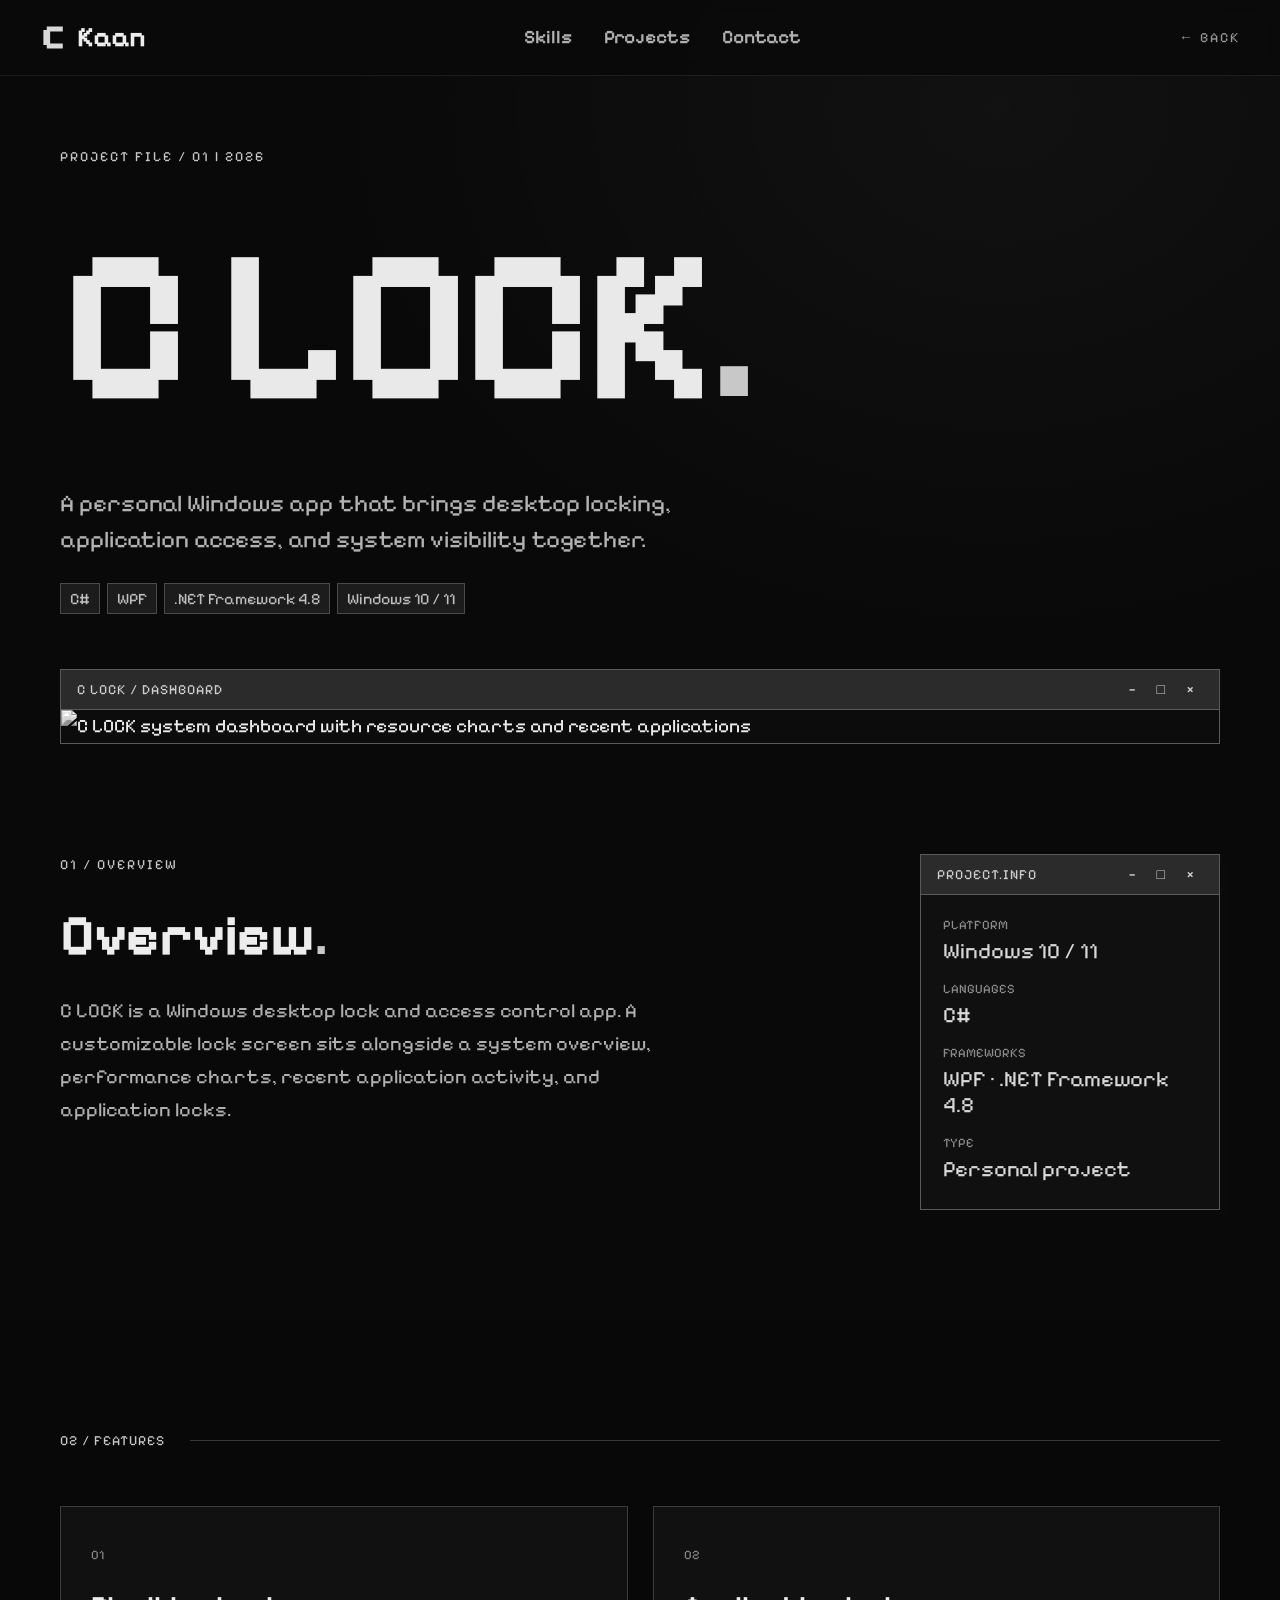
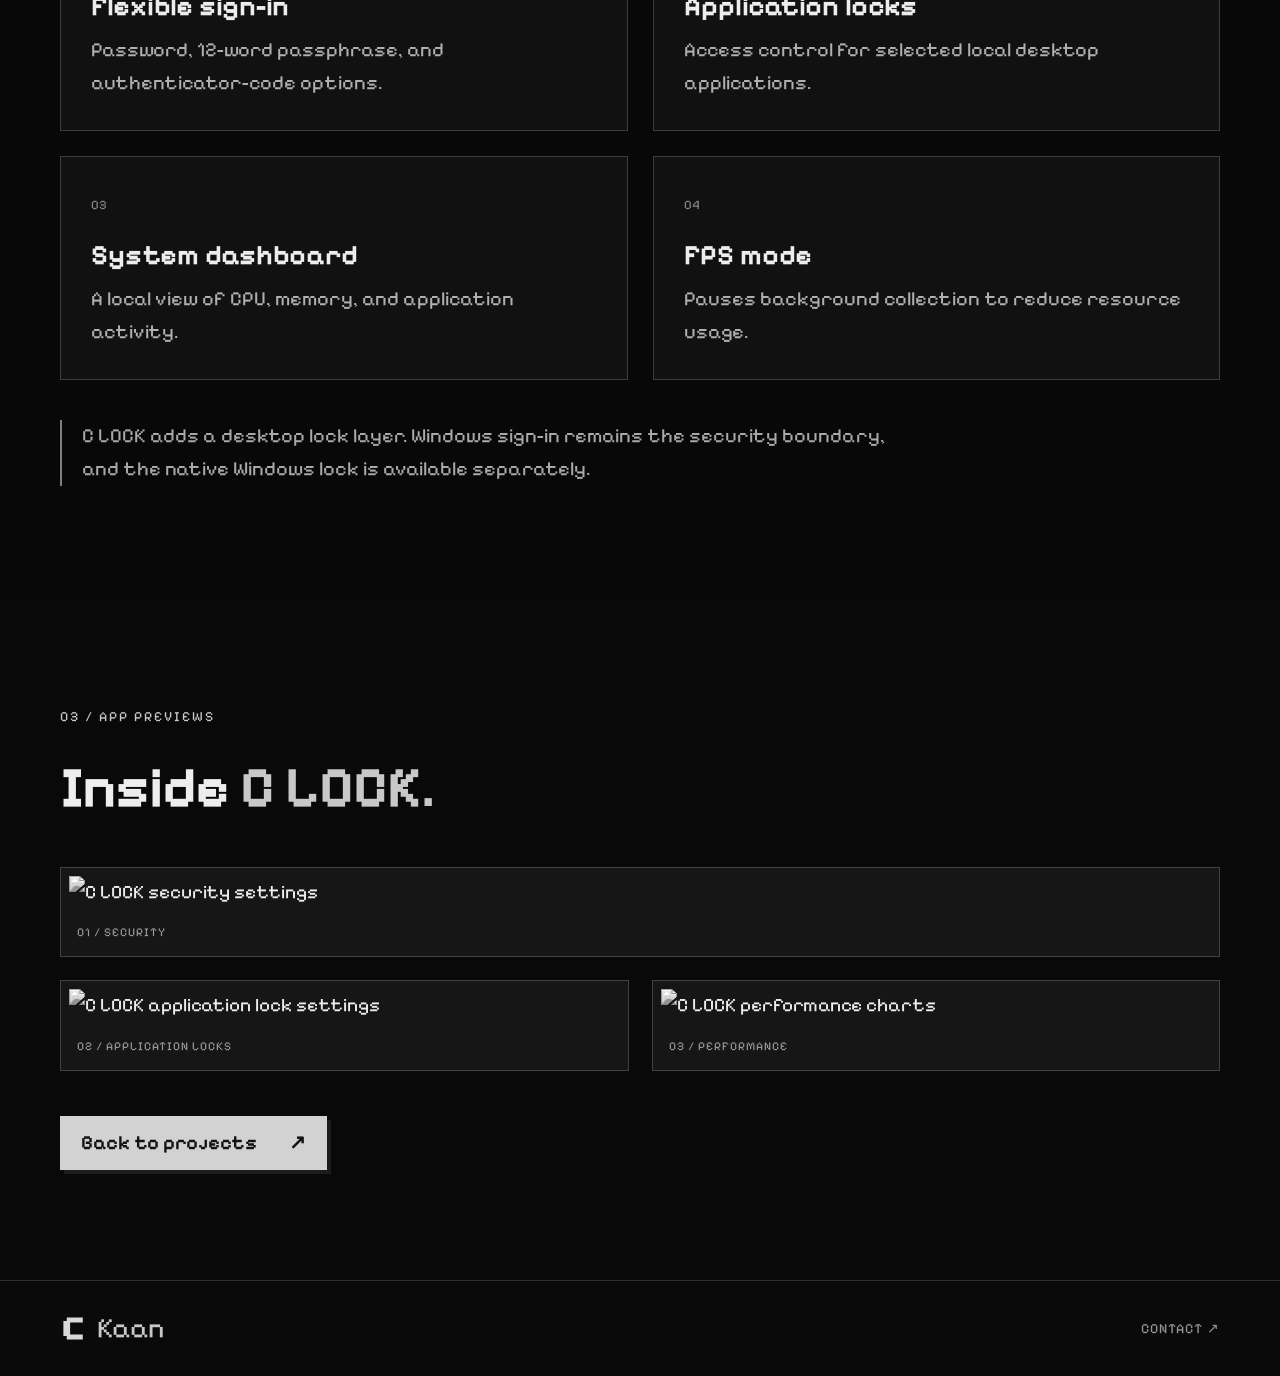
==== c-lock.html @ 6cccb3a7 "Publish portfolio website without code comments" ====
<!doctype html>
<html lang="en"><head><meta charset="utf-8"><meta name="viewport" content="width=device-width,initial-scale=1"><meta name="theme-color" content="#090909"><meta name="description" content="C LOCK by C Kaan | a personal Windows desktop project for locking, application access, and system monitoring."><title>C LOCK | C Kaan</title><link rel="icon" href="assets/favicon.svg" type="image/svg+xml"><link rel="stylesheet" href="styles.css"><link rel="stylesheet" href="scene-v3.css"></head>
<body class="case-page"><a class="skip" href="#main">Skip to content</a><header class="header"><a class="logo" href="index.html#home"><svg class="c-mark" viewBox="0 0 32 32" aria-hidden="true"><path d="M8 3h19v6H12v14h15v6H8v-4H4V7h4z" fill="currentColor"/></svg><span>Kaan</span></a><nav aria-label="Main navigation"><a href="index.html#skills">Skills</a><a href="index.html#projects">Projects</a><a href="index.html#contact">Contact</a></nav><a class="header-note" href="index.html#projects">← BACK</a></header>
<main id="main"><section class="case-hero container"><p class="eyebrow">PROJECT FILE / 01 | 2026</p><h1>C LOCK<span>.</span></h1><p class="case-description">A personal Windows app that brings desktop locking, application access, and system visibility together.</p><div class="tags"><span>C#</span><span>WPF</span><span>.NET Framework 4.8</span><span>Windows 10 / 11</span></div><div class="case-image"><div class="window-bar"><span>C LOCK / DASHBOARD</span><span aria-hidden="true">− □ ×</span></div><img src="assets/C-LOCK-dashboard.png" alt="C LOCK system dashboard with resource charts and recent applications"></div></section>
<section class="section"><div class="container case-layout"><div><p class="eyebrow">01 / OVERVIEW</p><h2>Overview<span>.</span></h2><p class="body-copy">C LOCK is a Windows desktop lock and access control app. A customizable lock screen sits alongside a system overview, performance charts, recent application activity, and application locks.</p></div><aside class="terminal-panel"><div class="window-bar"><span>PROJECT.INFO</span><span aria-hidden="true">− □ ×</span></div><dl><dt>Platform</dt><dd>Windows 10 / 11</dd><dt>Languages</dt><dd>C#</dd><dt>Frameworks</dt><dd>WPF · .NET Framework 4.8</dd><dt>Type</dt><dd>Personal project</dd></dl></aside></div></section>
<section class="section features-section"><div class="container"><div class="section-heading"><p class="eyebrow">02 / FEATURES</p><span class="section-rule"></span></div><div class="features"><article><span>01</span><h3>Flexible sign-in</h3><p>Password, 12-word passphrase, and authenticator-code options.</p></article><article><span>02</span><h3>Application locks</h3><p>Access control for selected local desktop applications.</p></article><article><span>03</span><h3>System dashboard</h3><p>A local view of CPU, memory, and application activity.</p></article><article><span>04</span><h3>FPS mode</h3><p>Pauses background collection to reduce resource usage.</p></article></div><p class="scope-note">C LOCK adds a desktop lock layer. Windows sign-in remains the security boundary, and the native Windows lock is available separately.</p></div></section>
<section class="section gallery"><div class="container"><p class="eyebrow">03 / APP PREVIEWS</p><h2>Inside <span>C LOCK.</span></h2><div class="gallery-grid"><figure><img src="assets/C-LOCK-security.png" alt="C LOCK security settings" loading="lazy"><figcaption>01 / SECURITY</figcaption></figure><figure><img src="assets/C-LOCK-app-locks.png" alt="C LOCK application lock settings" loading="lazy"><figcaption>02 / APPLICATION LOCKS</figcaption></figure><figure><img src="assets/C-LOCK-performance.png" alt="C LOCK performance charts" loading="lazy"><figcaption>03 / PERFORMANCE</figcaption></figure></div><a class="button primary" href="index.html#projects">Back to projects <span aria-hidden="true">↗</span></a></div></section></main>
<footer><div class="container"><a class="logo" href="index.html#home"><svg class="c-mark" viewBox="0 0 32 32" aria-hidden="true"><path d="M8 3h19v6H12v14h15v6H8v-4H4V7h4z" fill="currentColor"/></svg><span>Kaan</span></a><a href="index.html#contact">CONTACT ↗</a></div></footer><script src="main.js" defer></script><script src="page-transitions.js" defer></script></body></html>
---- styles.css ----
:root{--bg:#0f0f0f;--panel:#171717;--panel2:#1d1d1d;--ink:#ededed;--muted:#afafaf;--pink:#b8b8b8;--bright:#d2d2d2;--line:#3b3b3b;--font:Arial,Helvetica,sans-serif}
*{box-sizing:border-box}html{scroll-behavior:smooth;overflow-x:clip;scroll-padding-top:88px}body{margin:0;background:var(--bg);color:var(--ink);font-family:var(--font);font-size:17px;font-weight:500;line-height:1.75;overflow-x:clip}a{color:inherit;text-decoration:none}button{font:inherit}img{display:block;max-width:100%}::selection{background:var(--pink);color:var(--bg)}:focus-visible{outline:2px solid var(--bright);outline-offset:6px}.container{width:min(1160px,calc(100% - 80px));margin:auto}.skip{position:fixed;left:15px;top:-100px;z-index:200;padding:10px;background:var(--pink);color:var(--bg)}.skip:focus{top:10px}.header{position:absolute;z-index:20;inset:0 0 auto;display:flex;align-items:center;gap:30px;padding:21px 40px;border-bottom:1px solid #b5b5b521;background:#0f0f0f80;backdrop-filter:blur(8px)}.logo{font:30px/1 var(--font);letter-spacing:1px;white-space:nowrap}.pixel-flower{display:inline-block;color:var(--pink);font-size:24px;vertical-align:middle}.header nav{display:flex;gap:32px;margin:auto}.header nav a{font:22px/1.2 var(--font);color:var(--muted);position:relative;padding:5px 0}.header nav a:hover,.header nav a.active{color:var(--bright)}.header nav a.active:before{content:'>';position:absolute;left:-14px;color:var(--pink)}.header-note{font:13px var(--font);letter-spacing:1px;color:#989898}.hero{position:relative;height:100svh;min-height:720px;max-height:1200px;overflow:hidden;background:#0f0f0f}.hero canvas{position:absolute;inset:0;width:100%;height:100%;image-rendering:pixelated;image-rendering:crisp-edges}.hero-gradient{position:absolute;inset:0;background:linear-gradient(90deg,#0f0f0ff0 0%,#0f0f0fc9 28%,#0f0f0f50 51%,transparent 71%);pointer-events:none}.scanlines{position:absolute;inset:0;pointer-events:none;background:repeating-linear-gradient(0deg,#00000015 0 1px,transparent 1px 4px);z-index:3}.hero-content{position:relative;z-index:5;height:100%;display:flex;flex-direction:column;align-items:flex-start;justify-content:center;padding-top:45px;padding-bottom:65px;pointer-events:none}.hero-content a{pointer-events:auto}.eyebrow{font:12px var(--font);letter-spacing:2px;text-transform:uppercase;color:var(--pink);margin:0 0 28px}.online-dot{display:inline-block;width:6px;height:6px;background:var(--pink);margin-right:10px;box-shadow:0 0 10px #c2c2c260}.hero h1{font:700 clamp(90px,11vw,160px)/1.1 var(--font);letter-spacing:-3px;margin:0 0 38px;color:#f2f2f2}.hero h1>span{color:var(--pink)}.hero-description{font:25px/1.25 var(--font);letter-spacing:.4px;margin:0 0 36px;color:#d9d9d9}.hero-description>span{color:#989898}.hero-actions{display:flex;align-items:center;gap:30px}.button{display:inline-flex;align-items:center;justify-content:space-between;gap:32px;min-height:48px;padding:12px 20px;font:22px/1 var(--font);border:1px solid var(--pink);box-shadow:4px 4px 0 #55555544;transition:transform .15s,box-shadow .15s}.button:hover{transform:translate(-2px,-2px);box-shadow:6px 6px 0 #55555577}.button:active{transform:translate(2px,2px);box-shadow:none}.primary{background:var(--pink);color:#151515}.secondary{background:transparent;color:var(--bright)}.text-link{font:20px var(--font);color:#cfcfcf;border-bottom:1px solid #797979;padding-bottom:4px}.scene-footer{position:absolute;bottom:26px;left:40px;right:40px;z-index:6;display:flex;align-items:center;gap:22px;font:13px var(--font);letter-spacing:1px;color:#b1b1b1}.pink-square{display:inline-block;width:5px;height:5px;background:var(--pink);margin-right:8px}.scene-toggle{margin-left:auto;background:#111111bd;color:#d2d2d2;font:16px var(--font);border:1px solid #5a5a5a;padding:8px 13px;cursor:pointer}.scene-toggle:hover{border-color:var(--pink);color:#ffffff}.scroll-link{margin-left:18px;color:#c1c1c1;font-size:15px}.section{padding:110px 0}.section-heading{display:flex;align-items:center;gap:25px;margin-bottom:55px}.section-heading .eyebrow{margin:0;white-space:nowrap}.section-rule{height:1px;flex:1;background:var(--line)}.tiny-note{font:13px var(--font);letter-spacing:1.5px;color:#898989;white-space:nowrap}h2{font:700 clamp(38px,4.5vw,64px)/1.15 var(--font);font-weight:700;letter-spacing:-1px;margin:0 0 46px}h2 span{color:var(--pink)}h3{font-weight:700}.skills{background:#131313}.skills-grid{display:grid;grid-template-columns:1fr 1fr;gap:26px}.terminal-panel{border:1px solid #5a5a5a;background:#181818;box-shadow:6px 6px 0 #0a0a0a}.window-bar{display:flex;justify-content:space-between;align-items:center;background:#2b2b2b;border-bottom:1px solid #5a5a5a;padding:9px 16px;font:13px var(--font);letter-spacing:1px;color:#cfcfcf}.window-bar>span:last-child{letter-spacing:9px}.terminal-content{padding:24px 26px}.terminal-command{font:19px var(--font);color:#bcbcbc;margin:0 0 22px}.terminal-command span{color:var(--pink);margin-right:5px}.skill-list{list-style:none;padding:0;margin:0}.skill-list li{display:grid;grid-template-columns:26px 1fr;column-gap:15px;padding:15px 0;border-top:1px dashed #3b3b3b}.skill-list li>span{font:12px var(--font);color:#7c7c7c;padding-top:5px}.skill-list strong{font:700 25px/1.3 var(--font)}.skill-list small{font:13px var(--font);color:var(--muted);margin-top:7px}.interest-list>div{display:flex;gap:20px;padding:14px 0;border-top:1px dashed #3b3b3b}.interest-icon{font:30px var(--font);color:var(--pink);width:35px;flex-shrink:0}.interest-list h3{font:700 25px/1.3 var(--font);margin:0 0 7px}.interest-list p{font-size:15px;color:var(--muted);margin:0;line-height:1.8}.projects{background:#0f0f0f}.project-intro{display:flex;align-items:center;justify-content:space-between;gap:35px;margin-bottom:40px}.project-intro h2{margin:0}.project-intro>p{max-width:330px;margin:0;color:var(--muted);font-size:15px}.project{display:grid;grid-template-columns:1.1fr 1fr;gap:0;border:1px solid #4e4e4e;background:#181818;margin:0 0 28px;box-shadow:7px 7px 0 #070707}.project-visual{position:relative;background:#0c0c0c;overflow:hidden;align-self:stretch;display:flex;align-items:center}.project-visual>a{display:block;width:100%}.project-visual img{width:100%;height:auto;transition:transform .35s}.project-visual:hover img{transform:scale(1.025)}.image-label{position:absolute;bottom:10px;left:10px;font:13px var(--font);background:#121212dc;padding:6px 10px;border:1px solid #595959;color:#cdcdcd}.project-info{padding:38px}.project-category{font:13px var(--font);letter-spacing:1.4px;color:#9b9b9b}.project h3{font:700 52px/1.2 var(--font);margin:22px 0 20px}.project-info>p{font-size:15px;color:var(--muted);line-height:1.8;margin:0 0 23px}.tags{display:flex;gap:7px;flex-wrap:wrap;margin:0 0 30px}.tags span{padding:5px 9px;border:1px solid #4a4a4a;font:13px var(--font);color:#bfbfbf;background:#1c1c1c}.bitwall{grid-template-columns:.8fr 1.2fr}.bitwall-art{min-height:300px;position:relative;overflow:hidden;display:flex;align-items:center;justify-content:center;gap:22px;background:#131313;border-right:1px solid #4e4e4e}.bitwall-grid{position:absolute;inset:0;background-image:linear-gradient(#80808020 1px,transparent 1px),linear-gradient(90deg,#80808020 1px,transparent 1px);background-size:20px 20px;mask-image:radial-gradient(ellipse,black,transparent 72%)}.bw-mark{font:84px var(--font);color:#c1c1c1;z-index:1;text-shadow:4px 4px #3c3c3c}.bracket{font:90px var(--font);color:#545454;z-index:1}.contact{background:#191919;position:relative;overflow:hidden;border-top:1px solid #3a3a3a}.contact .container{position:relative}.contact h2{font-size:clamp(68px,9vw,130px);margin-bottom:25px}.contact p:not(.eyebrow){color:var(--muted);font-size:15px}.contact-flower{position:absolute;right:8%;top:100px;font-size:210px;line-height:1;color:#282828;pointer-events:none;animation:flower-sway 8s ease-in-out infinite alternate}.email{display:inline-flex;align-items:center;gap:25px;margin-top:30px;font:clamp(24px,3.5vw,46px) var(--font);color:var(--pink);border-bottom:1px solid #7c7c7c;padding-bottom:10px;overflow-wrap:anywhere}.email:hover{color:#ececec}footer{border-top:1px solid #2e2e2e;background:#0b0b0b}footer .container{display:flex;align-items:center;justify-content:space-between;min-height:95px;gap:20px;font:13px var(--font);letter-spacing:1px;color:#949494}footer .logo{font:28px var(--font);color:var(--pink)}.blink{animation:blink 1s steps(1) infinite}
.case-page .header{position:relative}.case-hero{padding-top:70px}.case-hero h1{font:clamp(100px,17vw,220px)/.8 var(--font);margin:40px 0;color:#e9e9e9}.case-hero h1>span{color:var(--pink)}.case-description{max-width:720px;color:#b3b3b3;font:26px/1.35 var(--font);margin-bottom:25px}.case-image{margin-top:55px;border:1px solid #5a5a5a;padding:0;background:#0c0c0c}.case-image>img{width:100%}.case-layout{display:grid;grid-template-columns:1fr 300px;gap:90px;align-items:start}.case-layout h2{margin-bottom:25px}.body-copy{font-size:14px;color:var(--muted);max-width:650px;line-height:1.9}.case-layout dl{padding:22px;margin:0}.case-layout dt{font:13px var(--font);color:#8d8d8d;text-transform:uppercase;margin-top:17px}.case-layout dt:first-child{margin-top:0}.case-layout dd{margin:5px 0;font:22px var(--font);color:#d8d8d8}.features-section{background:#141414}.features{display:grid;grid-template-columns:1fr 1fr;gap:25px}.features article{border:1px solid #3c3c3c;padding:30px;background:#1b1b1b}.features article>span{font:13px var(--font);color:#868686}.features h3{font:32px var(--font);margin:18px 0 10px}.features p{color:var(--muted);font-size:15px;margin:0}.scope-note{margin:40px 0 0;padding-left:20px;border-left:2px solid #7f7f7f;color:#a9a9a9;font-size:15px;max-width:850px}.gallery-grid{display:grid;grid-template-columns:1fr 1fr;gap:23px;margin:45px 0}.gallery figure{margin:0;border:1px solid #414141;padding:8px;background:#161616}.gallery figure:first-child{grid-column:1/-1}.gallery img{width:100%}.gallery figcaption{font:13px var(--font);letter-spacing:1px;color:#999999;padding:14px 8px 7px}@keyframes blink{50%{opacity:0}}@keyframes flower-sway{to{transform:rotate(10deg) translateY(-10px)}}
@media(min-width:1500px){.hero-content{width:calc(100% - 160px);max-width:1400px}}@media(max-width:980px){.header{padding:20px 30px}.header-note{display:none}.header nav{margin-left:auto;margin-right:0;gap:24px}.container{width:calc(100% - 60px)}.hero h1{font-size:120px}.hero-actions{gap:20px}.project-info{padding:27px}.case-layout{gap:40px;grid-template-columns:1fr 270px}}
@media(max-width:650px){html{scroll-padding-top:20px}.container{width:calc(100% - 36px)}.header{padding:16px 18px;gap:15px;align-items:center}.logo{font-size:27px}.header nav{gap:18px}.header nav a{font-size:18px}.header nav a.active:before{display:none}.hero{height:850px;min-height:850px;max-height:none}.hero canvas{top:385px;height:465px}.hero-gradient{background:linear-gradient(180deg,#0f0f0f 0%,#0f0f0f 20%,#0f0f0fda 35%,#0f0f0f10 58%,transparent 85%)}.hero-content{height:auto;padding-top:175px;justify-content:flex-start;padding-bottom:0}.hero .eyebrow{font-size:15px;margin-bottom:30px}.hero h1{font-size:clamp(64px,18vw,100px);letter-spacing:-3px;margin-bottom:25px}.hero-description{font-size:24px;line-height:1.2;margin-bottom:29px}.hero-actions{flex-wrap:wrap;gap:20px}.button{font-size:21px;min-height:46px;padding:12px 17px}.text-link{font-size:19px}.scene-footer{left:18px;right:18px;bottom:22px;flex-wrap:wrap;gap:14px}.scene-caption{font-size:8px;letter-spacing:.5px}.scene-toggle{font-size:14px;padding:7px 9px}.scroll-link{display:none}.section{padding:75px 0}.section-heading{gap:15px;margin-bottom:40px}.section-heading .eyebrow{font-size:15px;letter-spacing:1px}.tiny-note{display:none}h2{font-size:38px;margin-bottom:35px}.skills-grid{grid-template-columns:1fr;gap:25px}.terminal-content{padding:20px}.project-intro{display:block}.project-intro>p{margin-top:22px}.project,.bitwall{grid-template-columns:1fr}.project-info{padding:25px}.project-visual{min-height:200px}.project h3{font-size:48px}.bitwall-art{min-height:220px;border-right:0;border-bottom:1px solid #4e4e4e}.contact h2{font-size:56px}.contact-flower{right:0;top:100px;font-size:130px}.email{font-size:clamp(24px,6.5vw,35px);gap:10px}footer .container{min-height:90px;flex-wrap:wrap;justify-content:center;padding:23px 0;gap:15px 25px}footer .logo{font-size:25px}.case-hero{padding-top:50px}.case-hero h1{font-size:80px;margin:30px 0}.case-description{font-size:25px}.case-layout{grid-template-columns:1fr;gap:35px}.features{grid-template-columns:1fr;gap:18px}.features article{padding:25px}.gallery-grid{grid-template-columns:1fr;gap:20px}.gallery figure:first-child{grid-column:auto}}
@media(max-width:370px){.header nav{gap:12px}.header nav a{font-size:17px}.hero-actions{gap:16px}.hero h1{font-size:64px}.hero .text-link{font-size:18px}}
@media(prefers-reduced-motion:reduce){html{scroll-behavior:auto}*,*:before,*:after{animation:none!important;transition:none!important}}


.logo,.header nav a,.button,.text-link,.scene-toggle,.email,.case-hero h1,.features h3{font-weight:700}.skill-list li{align-items:center;padding:19px 0}.skill-list li>span{padding-top:0}.interest-list>div{align-items:center;padding:22px 0}.interest-list h3{margin:0}.section-heading .eyebrow{letter-spacing:1px}.hero-actions{gap:24px}.hero h1{white-space:nowrap}.scene-footer .scene-toggle{margin-left:0}.scene-footer .scroll-link{margin-left:auto}
@media(max-width:650px){.header nav{gap:14px}.header nav a{font-size:17px}.header .pixel-flower{display:none}.header .logo{font-size:24px}.hero-actions{gap:18px}.hero .button{font-size:20px}.hero .text-link{font-size:18px}.hero-gradient{background:linear-gradient(180deg,#0f0f0f 0%,#0f0f0f 22%,#0f0f0fba 34%,#0f0f0f10 54%,transparent 85%)}}

body{font-size:16px;font-weight:400;-webkit-font-smoothing:antialiased}
.hero h1{font-weight:700;letter-spacing:-.04em;line-height:1.05}
.logo{font-size:26px;letter-spacing:0}
.header nav a{font-size:17px;font-weight:600}
.button,.text-link{font-size:17px;font-weight:600;line-height:1.4}
.eyebrow,.window-bar,.project-category,.header-note,.image-label,.gallery figcaption{font-size:12px;line-height:1.5}
.scene-toggle,.scroll-link{font-size:13px;line-height:1.4;font-weight:500}
.skill-list strong,.interest-list h3{font-size:22px;line-height:1.4;font-weight:600}
.project-info>p,.body-copy,.features p,.scope-note{font-size:16px;line-height:1.8}
.case-description{font-size:24px;line-height:1.5}
.case-hero h1{line-height:1.1;letter-spacing:-.04em}
.features h3{font-size:28px;line-height:1.25}
.email{font-size:clamp(24px,3vw,40px);line-height:1.3;font-weight:600}
@media(max-width:650px){
  .header nav{gap:14px}.header nav a{font-size:14px}.header .logo{font-size:22px}
  .hero h1{font-size:clamp(64px,18vw,100px)}
  .hero .button{font-size:16px}.hero .text-link{font-size:16px}
  .hero-actions{gap:20px}.section-heading .eyebrow{font-size:11px}
  h2{font-size:36px;line-height:1.2}.skill-list strong,.interest-list h3{font-size:20px}
  .case-hero h1{font-size:72px}.case-description{font-size:21px}
  .email{font-size:clamp(19px,5.5vw,25px);gap:10px}
}
@media(max-width:370px){.header nav{gap:10px}.header nav a{font-size:13px}.hero h1{font-size:60px}}

.project-group-title{font-size:28px;font-weight:600;line-height:1.3;margin:68px 0 28px;letter-spacing:-.02em}.team-mark{position:relative;z-index:1;font-size:clamp(38px,5vw,64px);font-weight:700;letter-spacing:-.04em;color:var(--ink)}.team-mark>span{color:var(--pink)}

.coder-name{position:absolute;z-index:6;transform:translate(-50%,-50%);padding:5px 10px;border-top:1px solid var(--pink);background:#151515e8;color:#e8e8e8;font:700 13px/1.2 Arial,Helvetica,sans-serif;letter-spacing:1px;pointer-events:none;white-space:nowrap}


.hero canvas{image-rendering:auto}.scene-footer .scroll-link{margin-left:0}.coder-name{border:1px solid #6b6b6b;border-top:2px solid #d0d0d0;box-shadow:0 4px 18px #0b0b0b80;padding:7px 12px;font-size:12px;letter-spacing:1.4px}
.visitor-terminal{position:fixed;z-index:90;right:24px;top:88px;width:min(480px,calc(100vw - 48px));max-height:calc(100svh - 112px);overflow:auto;background:#131313f5;border:1px solid #707070;box-shadow:0 18px 64px #00000099,5px 5px 0 #272727;backdrop-filter:blur(16px);color:#dcdcdc;font:14px/1.65 Consolas,'Courier New',monospace;animation:terminal-enter .6s cubic-bezier(.2,.8,.2,1) both}
.visitor-terminal[hidden]{display:none}.visitor-titlebar{display:flex;align-items:center;justify-content:space-between;padding:9px 12px 9px 16px;background:#262626;border-bottom:1px solid #4e4e4e;color:#dbdbdb;font:600 12px/1.5 Arial,Helvetica,sans-serif;letter-spacing:.4px}.visitor-titlebar span span{color:#bbbbbb;margin-right:9px}.visitor-titlebar button{display:grid;place-items:center;border:0;background:transparent;color:#cccccc;font:24px/1 Arial;min-width:32px;min-height:32px;cursor:pointer}.visitor-titlebar button:hover{background:#393939;color:white}.visitor-output{padding:18px 20px 0;overflow-wrap:anywhere}.visitor-output p{margin:0 0 12px}.visitor-output p:first-child{color:#c7c7c7}.visitor-output p:nth-child(2){color:#d3d3d3;font-weight:700;font-size:17px}.visitor-output a{color:#c7c7c7;text-decoration:underline;text-underline-offset:4px}.visitor-cursor{display:block;margin:0 20px 16px;color:#bababa;animation:blink 1s steps(1) infinite}.visitor-output .country-flag{display:inline-block;margin-inline-start:8px;font-family:'Segoe UI Emoji','Apple Color Emoji',sans-serif}.visitor-output img.country-flag{width:24px;height:16px;object-fit:cover;vertical-align:middle;border-radius:2px}
@keyframes terminal-enter{from{opacity:0;transform:translateY(-140%)}to{opacity:1;transform:translateY(0)}}
@media(max-width:650px){.visitor-terminal{top:76px;right:14px;width:calc(100vw - 28px);max-height:calc(100svh - 96px);font-size:13px}.visitor-output{padding:16px 16px 0}.visitor-cursor{margin-inline:16px}}
---- scene-v3.css ----
@font-face{font-family:'Pixelify Sans';src:url('assets/fonts/pixelify-sans.ttf') format('truetype');font-style:normal;font-weight:400 700;font-display:swap}
@font-face{font-family:'Silkscreen';src:url('assets/fonts/silkscreen-bold.ttf') format('truetype');font-style:normal;font-weight:700;font-display:swap}
:root{--font:'Pixelify Sans',Arial,Helvetica,sans-serif;--bg:#0b0b0b;--panel:#131313;--panel2:#1a1a1a;--muted:#afafaf;--line:#363636}
body{font-size:19px;background:var(--bg)}
.header{background:#0b0b0b80;border-bottom-color:#c1c1c11a}.logo{display:inline-flex;align-items:center;gap:10px;font-size:28px}.c-mark{width:27px;height:27px;flex:none;color:#b8b8b8}.header nav a{font-size:19px}.header-note{font-size:14px;letter-spacing:2px}
.hero{background:#0b0b0b}.hero h1{font-size:clamp(88px,10vw,144px);letter-spacing:-.035em;color:#ececec;text-shadow:3px 4px 0 #34343480}.hero-gradient{background:linear-gradient(90deg,#0b0b0bf2 0%,#0b0b0bb8 29%,#0b0b0b40 51%,transparent 72%)}
.scanlines{opacity:.55}.button,.text-link{font-size:20px}.eyebrow,.project-category,.window-bar,.image-label{font-size:14px}.skill-list strong,.interest-list h3{font-size:25px}.skill-list li{padding:15px 0}.skill-list li>span{font-size:14px}.interest-list>div{padding:24px 0}.project-info>p,.body-copy,.features p,.scope-note{font-size:20px;line-height:1.65}.project h3{font-size:48px}.tags span{font-size:16px}.skills{background:#111111}.terminal-panel{background:#151515}.projects{background:#0b0b0b}.project{background:#131313}.bitwall-art{background:#101010}.contact{background:#141414}.contact .section-heading{margin-bottom:48px}.contact h2{font-size:clamp(66px,9vw,124px)}footer{background:#0a0a0a}footer .container{font-size:14px}.email{font-size:clamp(24px,3.2vw,44px)}
.hero h1{font-family:'Silkscreen','Pixelify Sans',sans-serif;font-size:clamp(78px,9vw,132px)}
.coder-name{font:700 12px/1.1 'Silkscreen',Arial,sans-serif;letter-spacing:.3px;padding:7px 10px;background:#131313e8;border:1px solid #747474;border-top:2px solid #cbcbcb;box-shadow:3px 3px 0 #0a0a0a60;will-change:top,transform;}
.visitor-terminal{position:absolute;z-index:8;right:auto;top:280px;width:330px;min-height:148px;max-height:none;overflow:visible;background:#101010e8;border:1px solid #5f5f5f;border-radius:7px;box-shadow:0 8px 30px #00000055;backdrop-filter:blur(8px);font:19px/1.4 'Pixelify Sans',Arial,sans-serif;color:#e2e2e2;animation:bubble-enter .7s ease both;pointer-events:auto}
.visitor-terminal:after{content:'';position:absolute;bottom:-9px;left:66%;width:15px;height:15px;background:#101010;border-right:1px solid #5f5f5f;border-bottom:1px solid #5f5f5f;transform:rotate(45deg);z-index:-1}.visitor-terminal[hidden]{display:none}
.visitor-titlebar{display:flex;align-items:center;justify-content:flex-start;gap:9px;padding:10px 13px 8px;background:transparent;border-bottom:1px solid #4a4a4a70;color:#a2a2a2;font:11px/1.3 Consolas,'Courier New',monospace;letter-spacing:0}.visitor-titlebar>span:first-child{color:#bdbdbd;margin-right:0}.visitor-titlebar>span:last-child{letter-spacing:0}
.visitor-output{padding:12px 15px 16px;min-height:100px;transition:opacity .65s ease,transform .65s ease;opacity:1;transform:translateY(0);overflow-wrap:anywhere}.visitor-output.fading{opacity:0;transform:translateY(-4px)}.cmd-prompt{font:10px/1.5 Consolas,'Courier New',monospace;color:#858585;margin-bottom:9px}.visitor-output .cmd-message{font:500 19px/1.4 'Pixelify Sans',Arial,sans-serif;margin:0;color:#e2e2e2;min-height:53px}.visitor-output .cmd-message[lang='ar'],.visitor-output .cmd-message[lang='fa'],.visitor-output .cmd-message[lang='he'],.visitor-output .cmd-message[lang='ur'],.visitor-output .cmd-message[lang='ja'],.visitor-output .cmd-message[lang='ko'],.visitor-output .cmd-message[lang='zh']{font-family:Arial,Helvetica,sans-serif;font-size:16px;line-height:1.5}
.visitor-output a{color:#cfcfcf;text-decoration:underline;text-underline-offset:4px}.typing-cursor{display:inline-block;color:#bababa;font-size:15px;animation:blink 1s steps(1) infinite;margin-inline-start:2px}.visitor-output img.country-flag{height:15px;width:23px;object-fit:cover;vertical-align:middle;margin-inline-start:8px;border-radius:2px}
.scientra .bitwall-art{flex-direction:column;gap:25px}.scientra-logo{width:130px;height:130px;object-fit:contain;position:relative;z-index:1}.team-mark{font-size:48px}.scientra-role{grid-template-columns:.8fr 1.2fr}.scientra-role .project-info h3{font-size:35px;line-height:1.15;margin:16px 0 24px}.scientra-role h4{font-size:14px;letter-spacing:1px;text-transform:uppercase;font-weight:500;color:#a1a1a1;border-top:1px solid #393939;padding-top:16px;margin:25px 0 10px}.scientra-role .tags{margin-bottom:24px}.role-art{min-height:360px;position:relative;display:flex;align-items:center;justify-content:center;gap:0;border-right:1px solid #4e4e4e;background:radial-gradient(ellipse at 70% 30%,#252525,#101010 70%)}.server-stack{display:flex;flex-direction:column;gap:7px}.server-stack i{width:40px;height:12px;background:#979797;border-radius:6px}.server-stack i:nth-child(2){background:#727272}.server-stack i:nth-child(3){background:#4d4d4d}.server-wire{position:relative;width:60px;height:1px;background:#636363}.server-wire:before,.server-wire:after{content:'';position:absolute;top:-2px;width:5px;height:5px;border-radius:50%;background:#c9c9c9;box-shadow:0 0 10px #c1c1c1}.server-wire:before{left:10px}.server-wire:after{right:10px}.server-racks{display:flex;flex-direction:column;gap:9px}.server-racks i{width:115px;height:23px;border:1px solid #4f4f4f;border-radius:6px;background:#1b1b1b;position:relative}.server-racks i:before{content:'';position:absolute;left:9px;top:8px;width:6px;height:6px;border-radius:50%;background:#595959;animation:server-led 3s ease infinite}.server-racks i:nth-child(2):before{animation-delay:1s}.server-racks i:after{content:'';position:absolute;left:25px;top:8px;width:79px;height:7px;background:repeating-linear-gradient(90deg,#616161 0 3px,transparent 3px 7px)}.role-art-label{position:absolute;bottom:25px;left:0;right:0;text-align:center;font-size:13px;letter-spacing:2px;color:#888888}
@keyframes bubble-enter{from{opacity:0;transform:translateY(8px)}to{opacity:1;transform:translateY(0)}}@keyframes server-led{50%{background:#a7a7a7;box-shadow:0 0 6px #a7a7a750}}
@media(max-width:980px){.hero h1{font-size:110px}}
@media(max-width:650px){
 .header .logo{font-size:23px;gap:7px}.header .c-mark{width:22px;height:22px}.header nav{gap:12px}.header nav a{font-size:15px}.hero h1{font-size:clamp(62px,17vw,90px);letter-spacing:-.04em}.hero .button,.hero .text-link{font-size:18px}.hero-gradient{background:linear-gradient(180deg,#0b0b0b 0%,#0b0b0b 22%,#0b0b0bb0 34%,#0b0b0b10 54%,transparent 85%)}
 .hero h1{font-size:clamp(48px,13vw,75px)}.visitor-terminal{right:auto;min-height:139px;max-height:none;font-size:18px}.visitor-output{padding:11px 13px 14px;min-height:91px}.visitor-output .cmd-message{font-size:18px;min-height:48px}.visitor-titlebar{font-size:10px;padding:8px 11px}.cmd-prompt{font-size:9px}.coder-name{font-size:11px}.section-heading .eyebrow{font-size:13px}.skill-list strong,.interest-list h3{font-size:23px}.scientra-role{grid-template-columns:1fr}.role-art{min-height:230px;border-right:0;border-bottom:1px solid #4e4e4e}.scientra-role .project-info h3{font-size:31px}.project-info>p,.body-copy,.features p,.scope-note{font-size:18px}.tags span{font-size:15px}.scientra-logo{width:100px;height:100px}.team-mark{font-size:42px}.scientra .bitwall-art{gap:15px;padding:25px}.email{font-size:clamp(21px,5.5vw,28px)}
}
@media(prefers-reduced-motion:reduce){.visitor-terminal{max-width:calc(100% - 32px)}.visitor-output p{font:16px/1.4 Arial,Helvetica,sans-serif!important;margin:0 0 8px!important}.typing-cursor{display:none}}
.visitor-output .cmd-email{display:block;font:18px/1.4 'Pixelify Sans',Arial,sans-serif;margin-top:8px;width:max-content;max-width:100%;overflow-wrap:anywhere}
.my-role{border-top:1px solid #393939;padding-top:18px;margin:22px 0 24px}.my-role h4{font-size:14px;font-weight:500;letter-spacing:1px;text-transform:uppercase;color:#a1a1a1;margin:0 0 8px}.my-role strong{display:block;font-size:23px;font-weight:600;line-height:1.3;color:#d0d0d0}.my-role p{font-size:18px;line-height:1.65;color:var(--muted);margin:12px 0 0}
.contact-socials{display:flex;gap:14px;margin-top:28px}.linkedin-link{display:inline-flex;align-items:center;gap:10px;padding:10px 14px;border:1px solid #5d5d5d;font-size:21px;color:#cdcdcd;background:#0f0f0f}.linkedin-link svg{width:23px;height:23px}.linkedin-link:hover{border-color:#cbcbcb;background:#1b1b1b}.linkedin-link>span:last-child{margin-left:14px}
.skill-list{display:grid;grid-template-columns:1fr 1fr;gap:0 24px}.skill-list li{border:0;padding:14px 0;gap:10px}.skill-list strong{font-size:22px;line-height:1.3}.coder-name{will-change:transform}.visitor-terminal{background:#101010f5;box-shadow:0 6px 20px #0a0a0a33;border-radius:4px}.scanlines{opacity:.22}.button{white-space:nowrap}
@media(max-width:650px){.skill-list{grid-template-columns:1fr}.skill-list strong{font-size:23px}.visitor-terminal{font-size:18px}.hero{height:940px;min-height:940px}.hero canvas{top:450px;height:490px}}
@media(prefers-reduced-transparency:reduce){.visitor-terminal{background:#101010;backdrop-filter:none}}

:root{--bg:#090909;--panel:#121212;--panel2:#1b1b1b;--ink:#ededed;--pink:#c8c8c8;--bright:#f4f4f4;--muted:#b0b0b0;--line:#383838}
body{isolation:isolate;background:#090909;background-image:radial-gradient(ellipse at 78% 12%,#ffffff09,transparent 48%);background-attachment:fixed}
body:before{content:'';position:fixed;inset:0;z-index:-1;pointer-events:none;background:url('assets/natural-sakura.png') 80% center/cover no-repeat;filter:grayscale(1) brightness(.7) blur(2px);opacity:.07}
img{filter:grayscale(1)}.skills,.projects,.contact,.features-section{background:#090909e8}.terminal-panel,.project,.features article{background:#121212ed}.header{background:#090909c7}.hero-gradient{background:linear-gradient(90deg,#090909f5 0%,#090909c7 29%,#09090966 51%,transparent 74%)}.hero h1{color:#ededed;text-shadow:3px 4px 0 #29292980}.c-mark,.email{color:#d8d8d8}.visitor-terminal{background:#0d0d0df5;border-color:#555}.visitor-terminal:after{background:#0d0d0d;border-color:#555}.visitor-titlebar{border-color:#333;color:#b8b8b8}.visitor-titlebar>span:first-child,.typing-cursor,.visitor-output a{color:#ddd}.visitor-output .cmd-message{color:#e5e5e5}.coder-name{background:#111111e8;border-color:#777;border-top-color:#ddd;color:#eee}.primary{background:#d2d2d2;color:#121212;border-color:#d2d2d2}.secondary{border-color:#666;color:#e5e5e5}.linkedin-link{background:#111;color:#ddd;border-color:#555}.linkedin-link:hover{background:#202020;border-color:#aaa}

body>header,body>main,body>footer{animation:page-arrive .6s cubic-bezier(.16,1,.3,1) both;transition:opacity .42s ease,transform .42s ease,filter .42s ease}
html.is-leaving body>header,html.is-leaving body>main,html.is-leaving body>footer{animation:none;opacity:0;transform:translateY(-8px) scale(.992);filter:blur(9px);pointer-events:none}
body:after{content:'';position:fixed;inset:0;z-index:100;pointer-events:none;background:#090909;opacity:0;transition:opacity .42s ease}html.is-leaving body:after{opacity:1}
@keyframes page-arrive{from{opacity:0;transform:translateY(9px);filter:blur(8px)}to{opacity:1;transform:translateY(0);filter:blur(0)}}
@media(max-width:650px){.hero-gradient{background:linear-gradient(180deg,#090909 0%,#090909 22%,#090909b0 34%,#09090910 54%,transparent 85%)}}
@media(prefers-reduced-motion:reduce){body>header,body>main,body>footer{animation:none;transition:none}body:after{transition:none}}
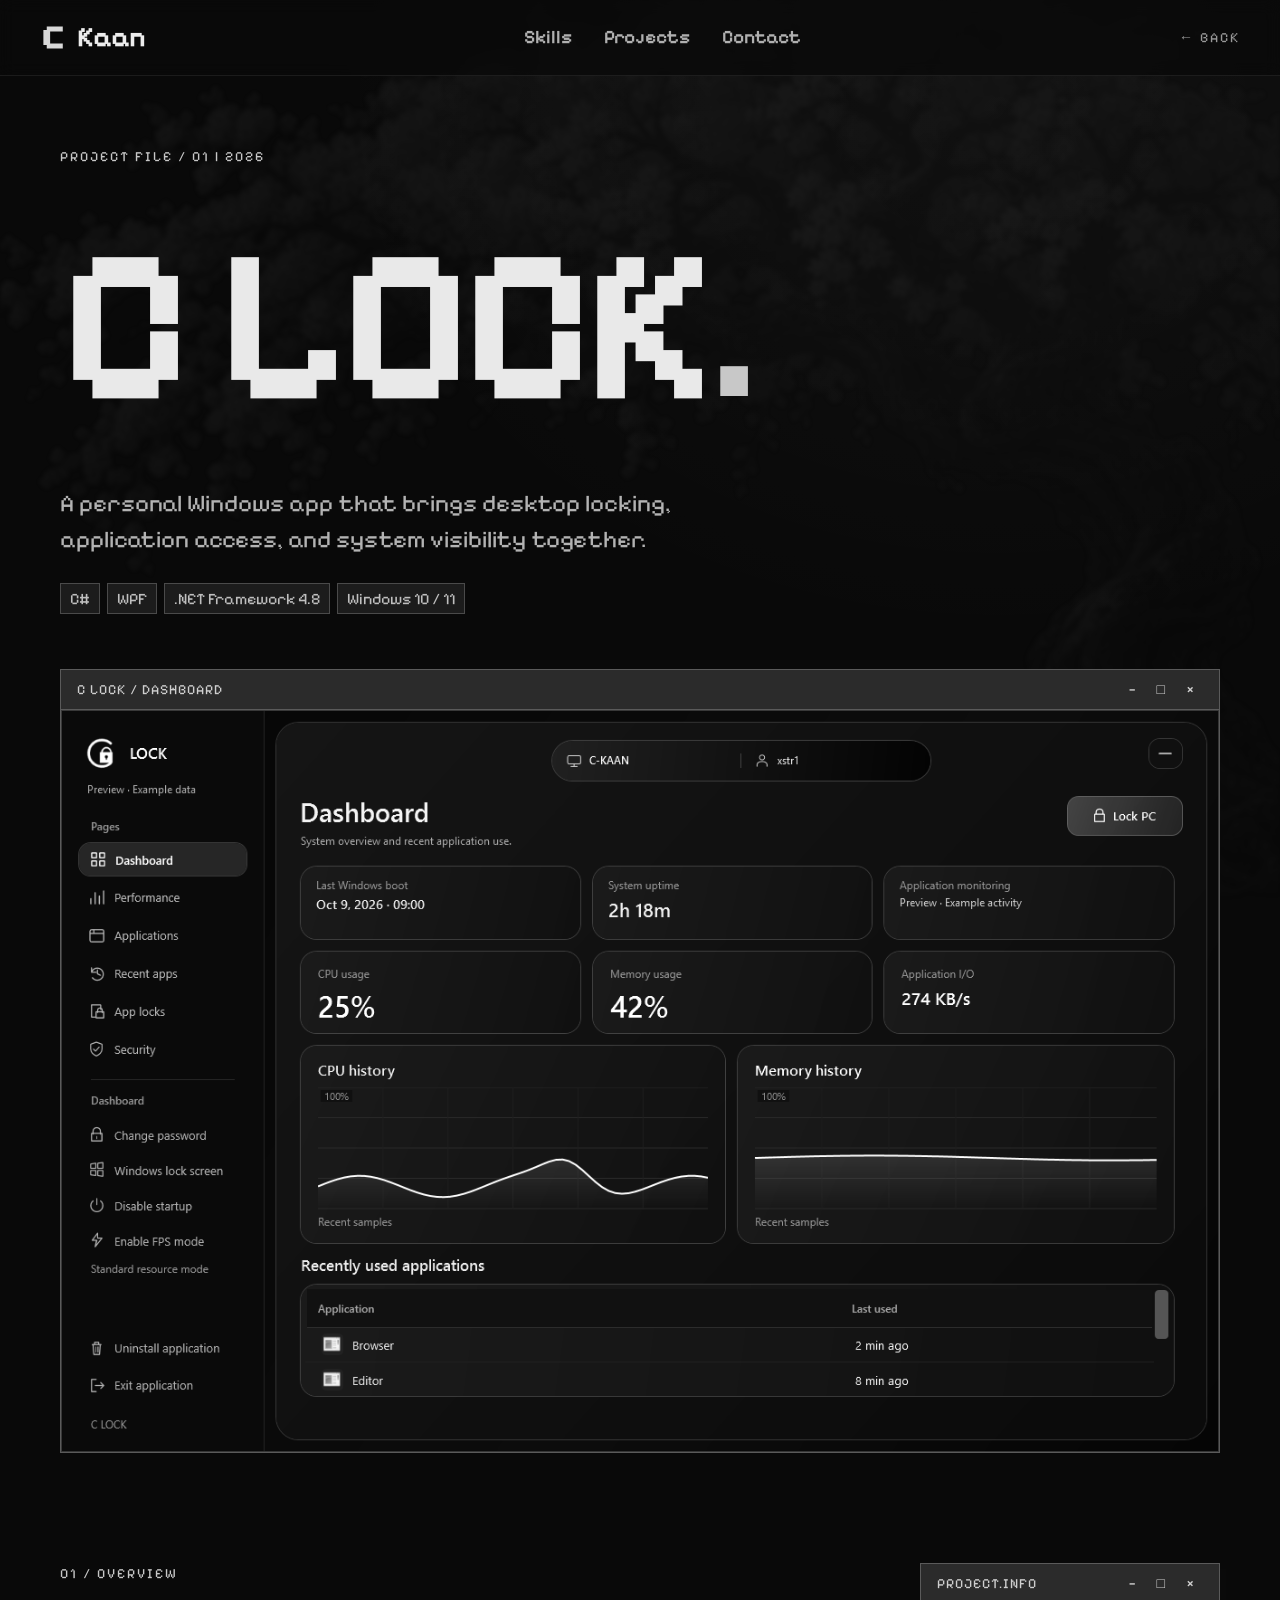
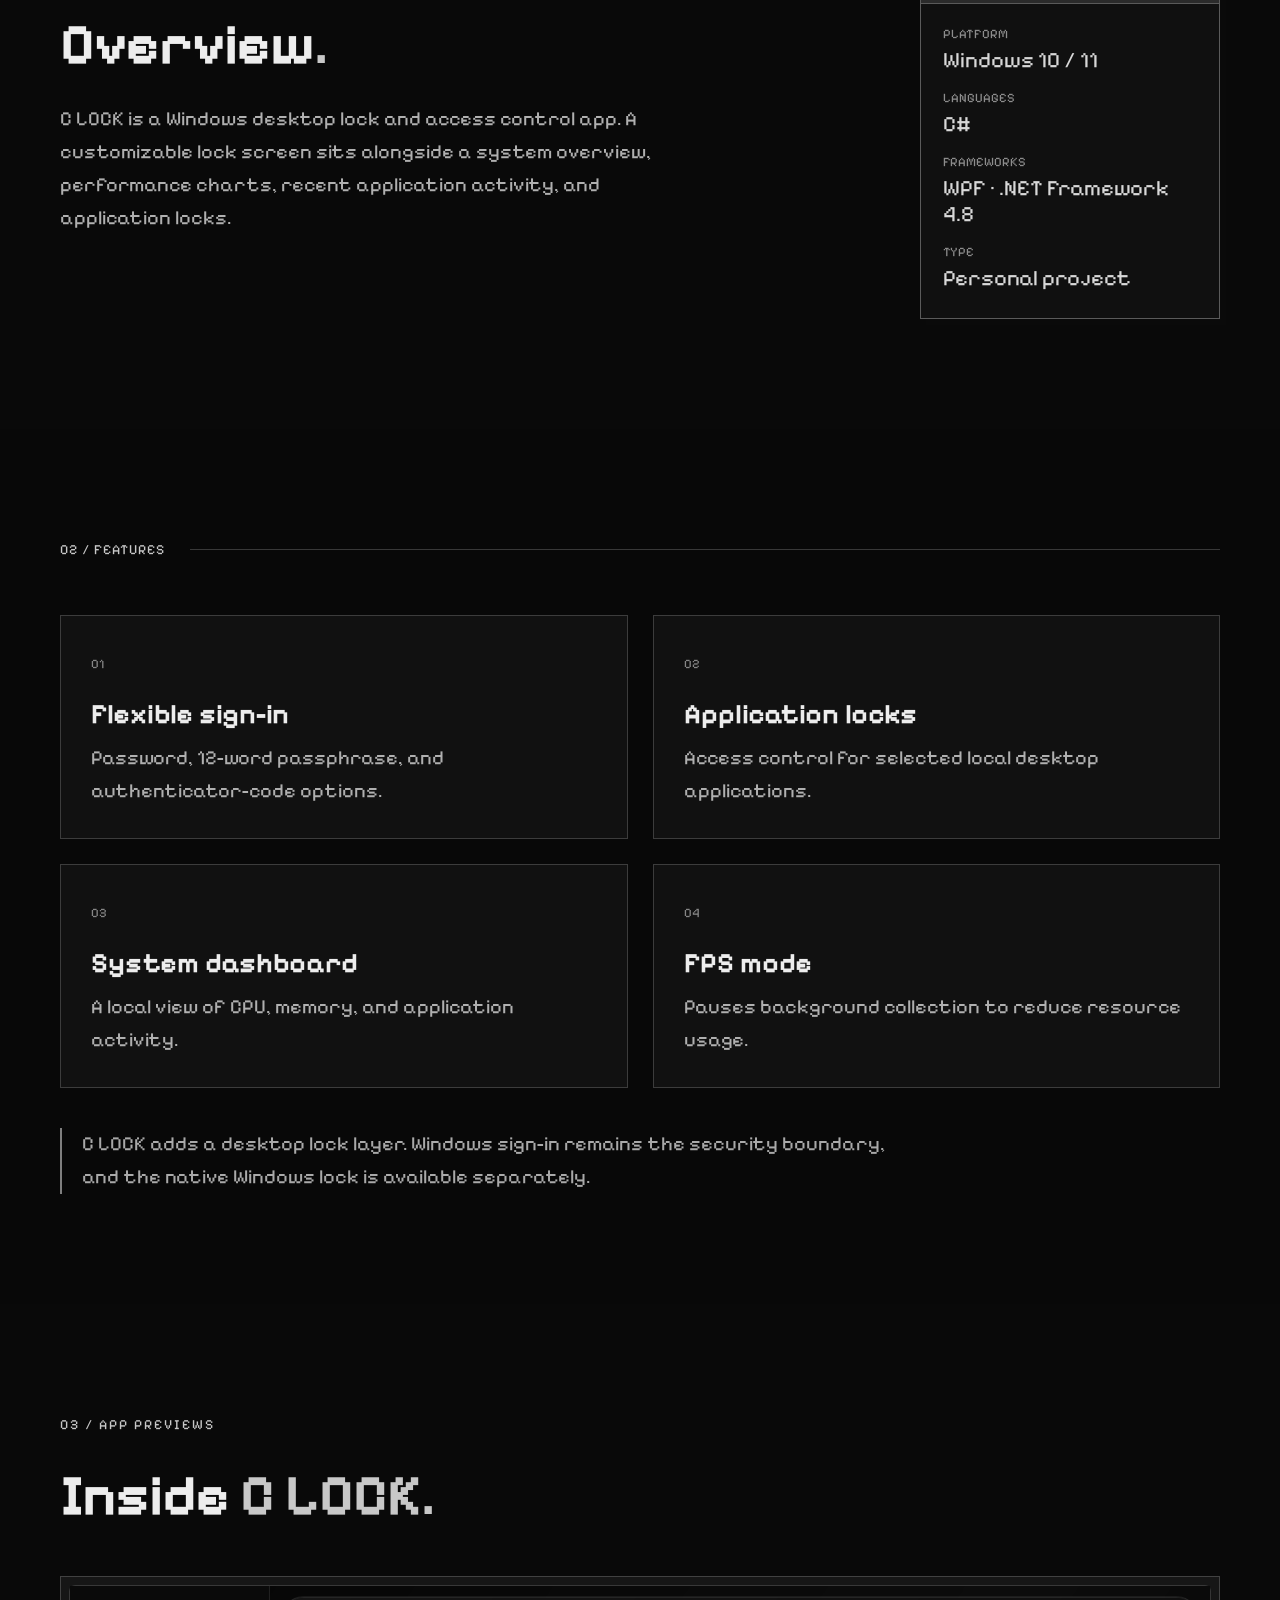
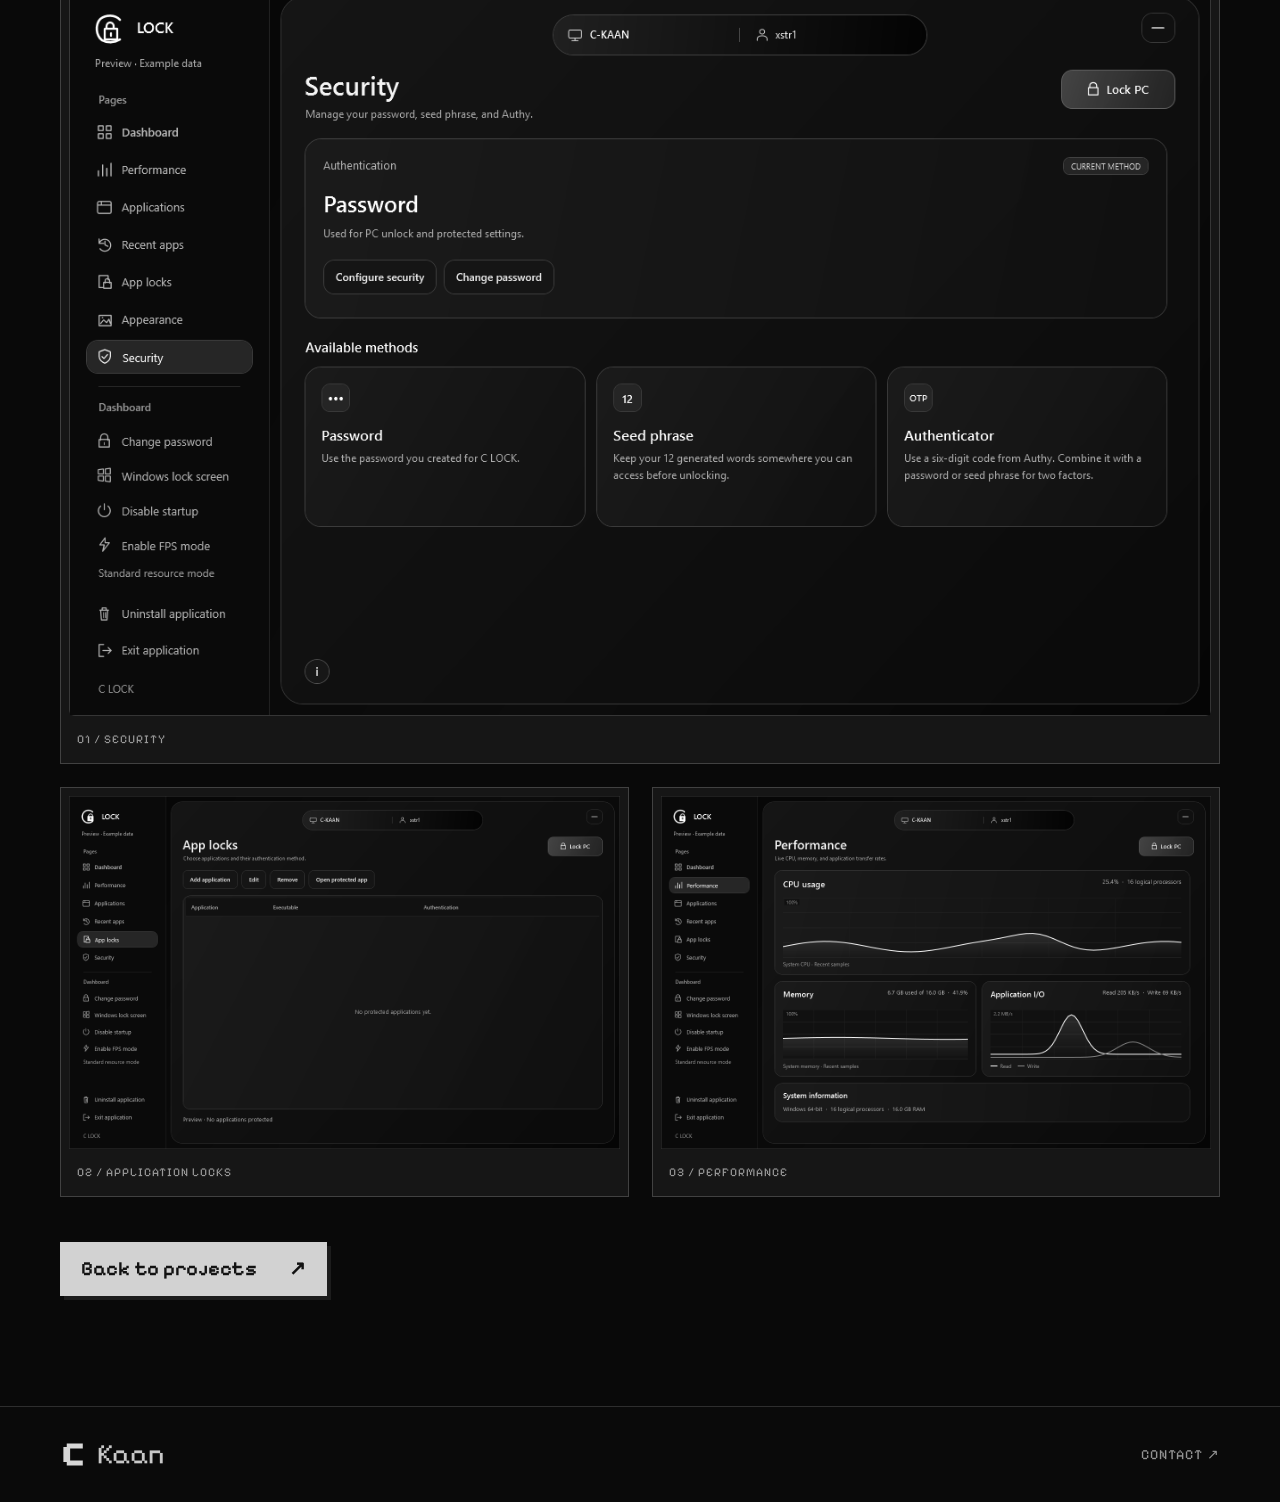
==== commit 37f83467: "Refine portfolio navigation, mobile layout and animation performance" ====
--- a/c-lock.html
+++ b/c-lock.html
@@ -1,5 +1,5 @@
 <!doctype html>
-<html lang="en"><head><meta charset="utf-8"><meta name="viewport" content="width=device-width,initial-scale=1"><meta name="theme-color" content="#090909"><meta name="description" content="C LOCK by C Kaan | a personal Windows desktop project for locking, application access, and system monitoring."><title>C LOCK | C Kaan</title><link rel="icon" href="assets/favicon.svg" type="image/svg+xml"><link rel="stylesheet" href="styles.css"><link rel="stylesheet" href="scene-v3.css"></head>
+<html lang="en"><head><meta charset="utf-8"><meta name="viewport" content="width=device-width,initial-scale=1"><meta name="theme-color" content="#090909"><meta name="description" content="C LOCK by C Kaan | a personal Windows desktop project for locking, application access, and system monitoring."><title>C LOCK | Kaan’s Portfolio</title><link rel="icon" href="assets/favicon.svg?v=transparent-2" type="image/svg+xml"><link rel="stylesheet" href="styles.css"><link rel="stylesheet" href="scene-v3.css"></head>
 <body class="case-page"><a class="skip" href="#main">Skip to content</a><header class="header"><a class="logo" href="index.html#home"><svg class="c-mark" viewBox="0 0 32 32" aria-hidden="true"><path d="M8 3h19v6H12v14h15v6H8v-4H4V7h4z" fill="currentColor"/></svg><span>Kaan</span></a><nav aria-label="Main navigation"><a href="index.html#skills">Skills</a><a href="index.html#projects">Projects</a><a href="index.html#contact">Contact</a></nav><a class="header-note" href="index.html#projects">← BACK</a></header>
 <main id="main"><section class="case-hero container"><p class="eyebrow">PROJECT FILE / 01 | 2026</p><h1>C LOCK<span>.</span></h1><p class="case-description">A personal Windows app that brings desktop locking, application access, and system visibility together.</p><div class="tags"><span>C#</span><span>WPF</span><span>.NET Framework 4.8</span><span>Windows 10 / 11</span></div><div class="case-image"><div class="window-bar"><span>C LOCK / DASHBOARD</span><span aria-hidden="true">− □ ×</span></div><img src="assets/C-LOCK-dashboard.png" alt="C LOCK system dashboard with resource charts and recent applications"></div></section>
 <section class="section"><div class="container case-layout"><div><p class="eyebrow">01 / OVERVIEW</p><h2>Overview<span>.</span></h2><p class="body-copy">C LOCK is a Windows desktop lock and access control app. A customizable lock screen sits alongside a system overview, performance charts, recent application activity, and application locks.</p></div><aside class="terminal-panel"><div class="window-bar"><span>PROJECT.INFO</span><span aria-hidden="true">− □ ×</span></div><dl><dt>Platform</dt><dd>Windows 10 / 11</dd><dt>Languages</dt><dd>C#</dd><dt>Frameworks</dt><dd>WPF · .NET Framework 4.8</dd><dt>Type</dt><dd>Personal project</dd></dl></aside></div></section>
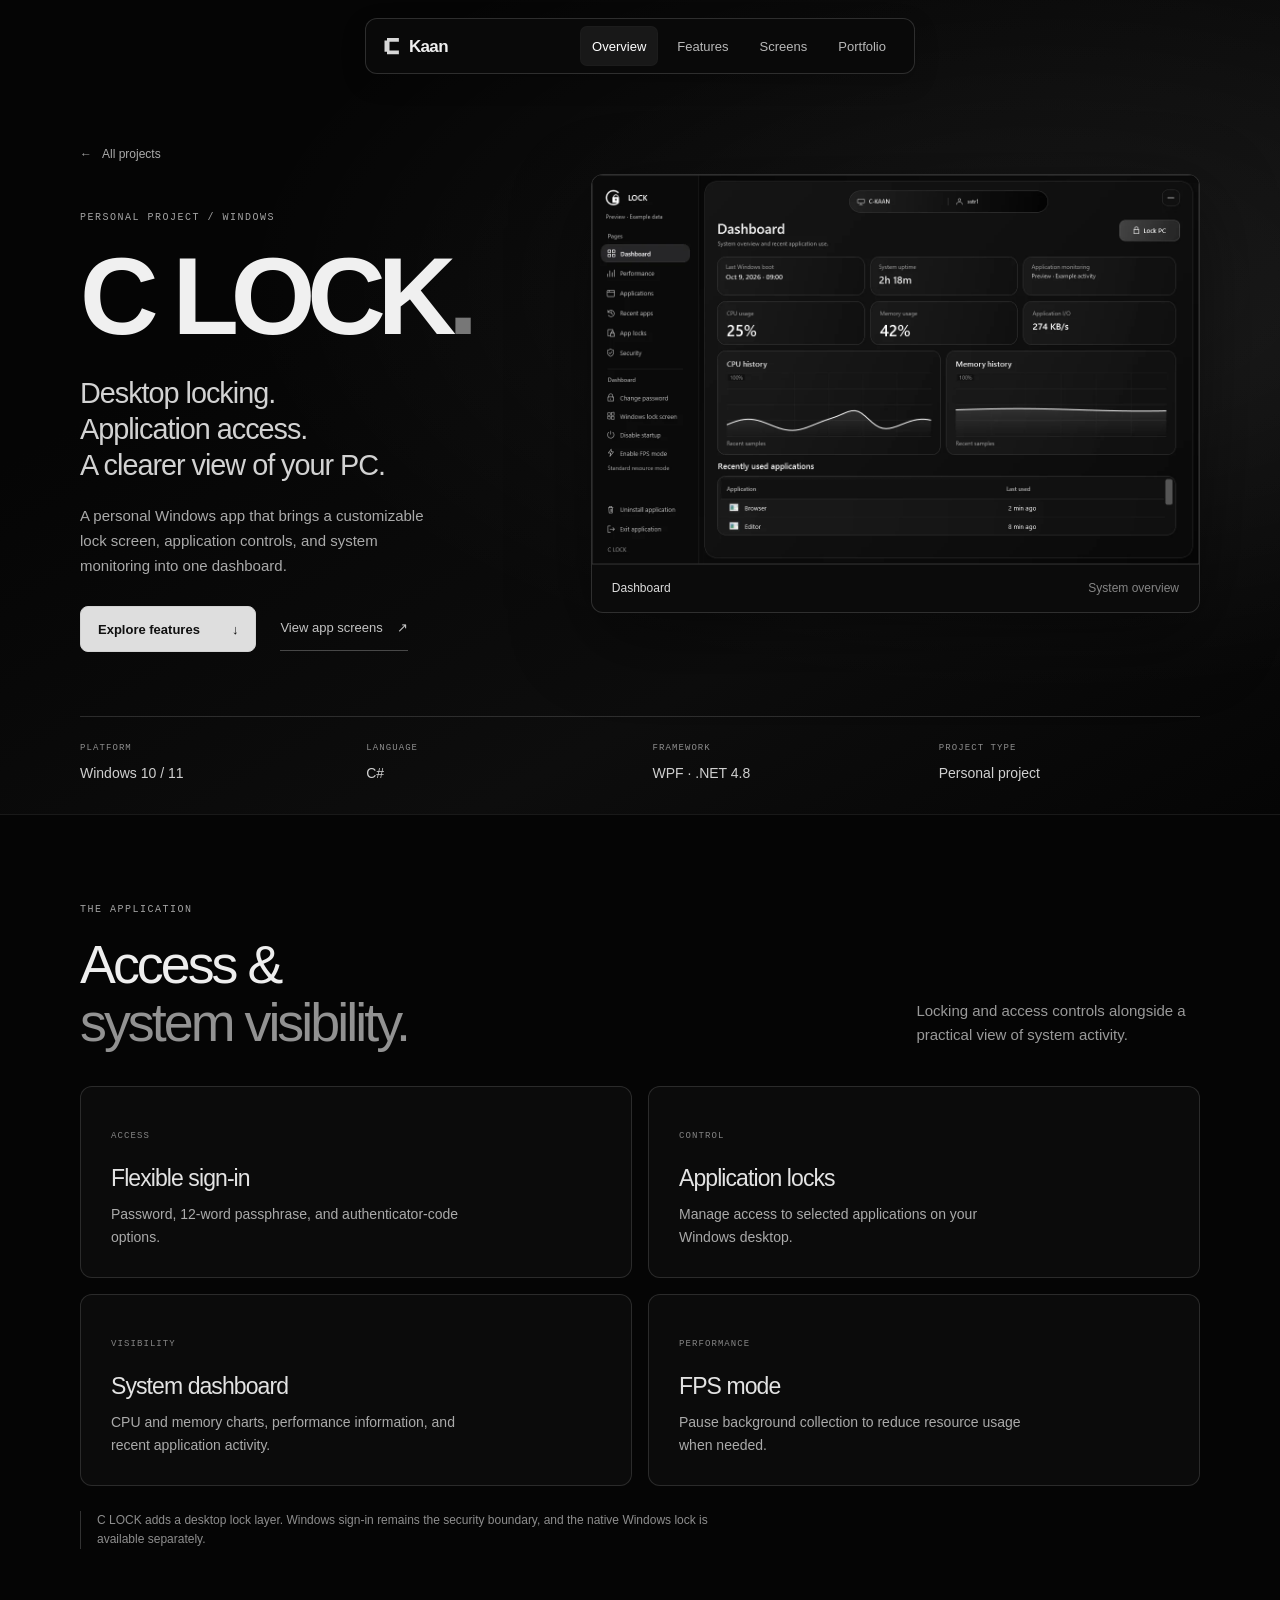
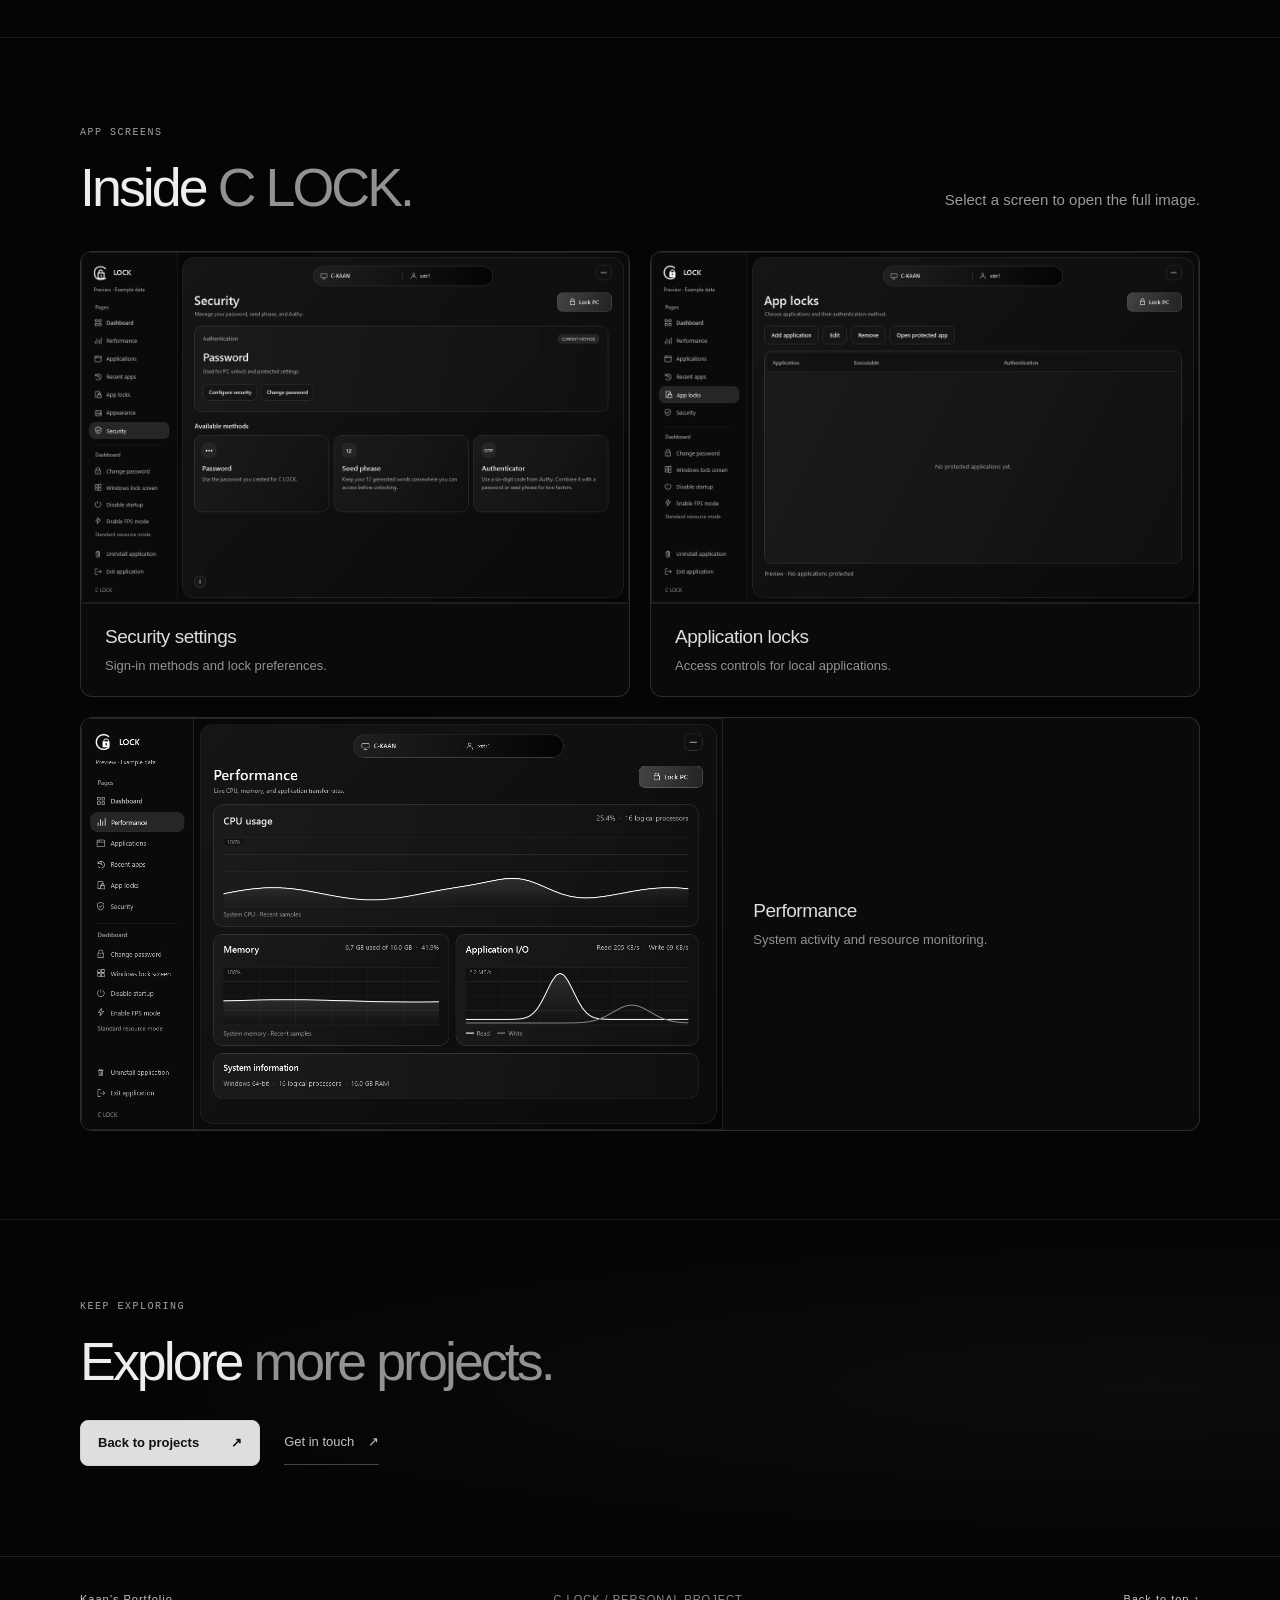
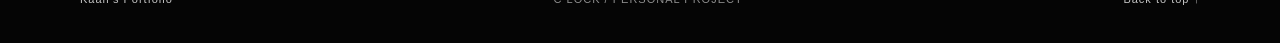
==== commit ce8ddd5c: "Modernize C LOCK with responsive layouts and smooth content reveals" ====
--- a/c-lock.html
+++ b/c-lock.html
@@ -1,8 +1,30 @@
-<!doctype html>
-<html lang="en"><head><meta charset="utf-8"><meta name="viewport" content="width=device-width,initial-scale=1"><meta name="theme-color" content="#090909"><meta name="description" content="C LOCK by C Kaan | a personal Windows desktop project for locking, application access, and system monitoring."><title>C LOCK | Kaan’s Portfolio</title><link rel="icon" href="assets/favicon.svg?v=transparent-2" type="image/svg+xml"><link rel="stylesheet" href="styles.css"><link rel="stylesheet" href="scene-v3.css"></head>
-<body class="case-page"><a class="skip" href="#main">Skip to content</a><header class="header"><a class="logo" href="index.html#home"><svg class="c-mark" viewBox="0 0 32 32" aria-hidden="true"><path d="M8 3h19v6H12v14h15v6H8v-4H4V7h4z" fill="currentColor"/></svg><span>Kaan</span></a><nav aria-label="Main navigation"><a href="index.html#skills">Skills</a><a href="index.html#projects">Projects</a><a href="index.html#contact">Contact</a></nav><a class="header-note" href="index.html#projects">← BACK</a></header>
-<main id="main"><section class="case-hero container"><p class="eyebrow">PROJECT FILE / 01 | 2026</p><h1>C LOCK<span>.</span></h1><p class="case-description">A personal Windows app that brings desktop locking, application access, and system visibility together.</p><div class="tags"><span>C#</span><span>WPF</span><span>.NET Framework 4.8</span><span>Windows 10 / 11</span></div><div class="case-image"><div class="window-bar"><span>C LOCK / DASHBOARD</span><span aria-hidden="true">− □ ×</span></div><img src="assets/C-LOCK-dashboard.png" alt="C LOCK system dashboard with resource charts and recent applications"></div></section>
-<section class="section"><div class="container case-layout"><div><p class="eyebrow">01 / OVERVIEW</p><h2>Overview<span>.</span></h2><p class="body-copy">C LOCK is a Windows desktop lock and access control app. A customizable lock screen sits alongside a system overview, performance charts, recent application activity, and application locks.</p></div><aside class="terminal-panel"><div class="window-bar"><span>PROJECT.INFO</span><span aria-hidden="true">− □ ×</span></div><dl><dt>Platform</dt><dd>Windows 10 / 11</dd><dt>Languages</dt><dd>C#</dd><dt>Frameworks</dt><dd>WPF · .NET Framework 4.8</dd><dt>Type</dt><dd>Personal project</dd></dl></aside></div></section>
-<section class="section features-section"><div class="container"><div class="section-heading"><p class="eyebrow">02 / FEATURES</p><span class="section-rule"></span></div><div class="features"><article><span>01</span><h3>Flexible sign-in</h3><p>Password, 12-word passphrase, and authenticator-code options.</p></article><article><span>02</span><h3>Application locks</h3><p>Access control for selected local desktop applications.</p></article><article><span>03</span><h3>System dashboard</h3><p>A local view of CPU, memory, and application activity.</p></article><article><span>04</span><h3>FPS mode</h3><p>Pauses background collection to reduce resource usage.</p></article></div><p class="scope-note">C LOCK adds a desktop lock layer. Windows sign-in remains the security boundary, and the native Windows lock is available separately.</p></div></section>
-<section class="section gallery"><div class="container"><p class="eyebrow">03 / APP PREVIEWS</p><h2>Inside <span>C LOCK.</span></h2><div class="gallery-grid"><figure><img src="assets/C-LOCK-security.png" alt="C LOCK security settings" loading="lazy"><figcaption>01 / SECURITY</figcaption></figure><figure><img src="assets/C-LOCK-app-locks.png" alt="C LOCK application lock settings" loading="lazy"><figcaption>02 / APPLICATION LOCKS</figcaption></figure><figure><img src="assets/C-LOCK-performance.png" alt="C LOCK performance charts" loading="lazy"><figcaption>03 / PERFORMANCE</figcaption></figure></div><a class="button primary" href="index.html#projects">Back to projects <span aria-hidden="true">↗</span></a></div></section></main>
-<footer><div class="container"><a class="logo" href="index.html#home"><svg class="c-mark" viewBox="0 0 32 32" aria-hidden="true"><path d="M8 3h19v6H12v14h15v6H8v-4H4V7h4z" fill="currentColor"/></svg><span>Kaan</span></a><a href="index.html#contact">CONTACT ↗</a></div></footer><script src="main.js" defer></script><script src="page-transitions.js" defer></script></body></html>
+<!doctype html>
+<html lang="en">
+<head>
+  <meta charset="utf-8"><meta name="viewport" content="width=device-width,initial-scale=1">
+  <meta name="theme-color" content="#050505">
+  <meta name="description" content="C LOCK, a personal Windows desktop project for desktop locking, application access, and system monitoring.">
+  <title>C LOCK | Kaan’s Portfolio</title>
+  <link rel="icon" href="assets/favicon.svg?v=transparent-2" type="image/svg+xml">
+  <link rel="stylesheet" href="styles.css"><link rel="stylesheet" href="scene-v3.css"><link rel="stylesheet" href="experience.css"><link rel="stylesheet" href="modern.css?v=responsive-5"><link rel="stylesheet" href="refinement.css?v=responsive-5"><link rel="stylesheet" href="atmosphere.css?v=reveals-10"><link rel="stylesheet" href="case-page.css?v=modern-1">
+</head>
+<body class="portfolio-home case-page">
+  <a class="skip" href="#main">Skip to content</a>
+  <header class="header"><a class="logo" href="index.html#home" aria-label="Kaan, home"><svg class="c-mark" viewBox="0 0 32 32" aria-hidden="true"><path d="M8 3h19v6H12v14h15v6H8v-4H4V7h4z" fill="currentColor"/></svg><span>Kaan</span></a><nav aria-label="Project navigation"><a href="#overview">Overview</a><a href="#features">Features</a><a href="#screens">Screens</a><a href="index.html#projects">Portfolio</a></nav></header>
+  <main id="main" tabindex="-1">
+    <section class="case-intro case-section" id="overview" aria-labelledby="case-title">
+      <div class="case-halo" aria-hidden="true"></div>
+      <div class="container case-intro-grid">
+        <div class="case-intro-copy" data-case-reveal><a class="case-back" href="index.html#projects"><span aria-hidden="true">←</span> All projects</a><p class="case-eyebrow">PERSONAL PROJECT / WINDOWS</p><h1 id="case-title">C LOCK<span>.</span></h1><p class="case-summary">Desktop locking.<br>Application access.<br>A clearer view of your PC.</p><p class="case-description">A personal Windows app that brings a customizable lock screen, application controls, and system monitoring into one dashboard.</p><div class="case-actions"><a class="button primary" href="#features">Explore features <span aria-hidden="true">↓</span></a><a class="case-text-link" href="#screens">View app screens <span aria-hidden="true">↗</span></a></div></div>
+        <figure class="case-preview" data-case-reveal><a href="assets/C-LOCK-dashboard.png" target="_blank" rel="noopener noreferrer" aria-label="View full C LOCK dashboard image"><img src="assets/C-LOCK-dashboard.webp" width="1280" height="820" alt="C LOCK dashboard with CPU, memory, network, and application activity" fetchpriority="high" decoding="async"></a><figcaption><span>Dashboard</span><span>System overview</span></figcaption></figure>
+      </div>
+      <dl class="container case-facts"><div><dt>PLATFORM</dt><dd>Windows 10 / 11</dd></div><div><dt>LANGUAGE</dt><dd>C#</dd></div><div><dt>FRAMEWORK</dt><dd>WPF · .NET 4.8</dd></div><div><dt>PROJECT TYPE</dt><dd>Personal project</dd></div></dl>
+    </section>
+    <section class="case-section case-features" id="features" aria-labelledby="features-title"><div class="container"><div class="case-section-head" data-case-reveal><div><p class="case-eyebrow">THE APPLICATION</p><h2 id="features-title">Access &amp;<br><span>system visibility.</span></h2></div><p>Locking and access controls alongside a practical view of system activity.</p></div><div class="case-feature-grid"><article data-case-reveal><span class="case-feature-tag">ACCESS</span><h3>Flexible sign-in</h3><p>Password, 12-word passphrase, and authenticator-code options.</p></article><article data-case-reveal><span class="case-feature-tag">CONTROL</span><h3>Application locks</h3><p>Manage access to selected applications on your Windows desktop.</p></article><article data-case-reveal><span class="case-feature-tag">VISIBILITY</span><h3>System dashboard</h3><p>CPU and memory charts, performance information, and recent application activity.</p></article><article data-case-reveal><span class="case-feature-tag">PERFORMANCE</span><h3>FPS mode</h3><p>Pause background collection to reduce resource usage when needed.</p></article></div><p class="case-scope">C LOCK adds a desktop lock layer. Windows sign-in remains the security boundary, and the native Windows lock is available separately.</p></div></section>
+    <section class="case-section case-screens" id="screens" aria-labelledby="screens-title"><div class="container"><div class="case-section-head" data-case-reveal><div><p class="case-eyebrow">APP SCREENS</p><h2 id="screens-title">Inside <span>C LOCK.</span></h2></div><p>Select a screen to open the full image.</p></div><div class="case-screen-grid"><figure data-case-reveal><a href="assets/C-LOCK-security.png" target="_blank" rel="noopener noreferrer" aria-label="Open full security settings screenshot"><img src="assets/C-LOCK-security.png" width="1280" height="820" alt="C LOCK security settings and sign-in options" loading="lazy" decoding="async"></a><figcaption><h3>Security settings</h3><p>Sign-in methods and lock preferences.</p></figcaption></figure><figure data-case-reveal><a href="assets/C-LOCK-app-locks.png" target="_blank" rel="noopener noreferrer" aria-label="Open full application locks screenshot"><img src="assets/C-LOCK-app-locks.png" width="1280" height="820" alt="C LOCK application access controls" loading="lazy" decoding="async"></a><figcaption><h3>Application locks</h3><p>Access controls for local applications.</p></figcaption></figure><figure class="case-screen-wide" data-case-reveal><a href="assets/C-LOCK-performance.png" target="_blank" rel="noopener noreferrer" aria-label="Open full performance screenshot"><img src="assets/C-LOCK-performance.png" width="1280" height="820" alt="C LOCK performance charts and resource usage" loading="lazy" decoding="async"></a><figcaption><h3>Performance</h3><p>System activity and resource monitoring.</p></figcaption></figure></div></div></section>
+    <section class="case-outro"><div class="container" data-case-reveal><p class="case-eyebrow">KEEP EXPLORING</p><h2>Explore <span>more projects.</span></h2><div class="case-actions"><a class="button primary" href="index.html#projects">Back to projects <span aria-hidden="true">↗</span></a><a class="case-text-link" href="index.html#contact">Get in touch <span aria-hidden="true">↗</span></a></div></div></section>
+  </main>
+  <footer class="case-footer"><div class="container"><a href="index.html#home">Kaan’s Portfolio</a><span>C LOCK / PERSONAL PROJECT</span><a href="#overview">Back to top ↑</a></div></footer>
+  <script src="case-page.js?v=modern-1" defer></script><script src="page-transitions.js" defer></script>
+</body>
+</html>
--- a/experience.css
+++ b/experience.css
@@ -0,0 +1,310 @@
+
+html:has(.portfolio-home){scroll-snap-type:y mandatory;scroll-padding-top:0;scroll-behavior:smooth}
+.portfolio-home{background:#070809;color:#efefef}
+.portfolio-home::before{display:none}
+.portfolio-home .header{position:fixed;inset:0 0 auto;height:72px;padding:12px clamp(20px,3.5vw,52px);border-bottom:1px solid #ffffff23;background:#090b0dd9;backdrop-filter:blur(14px)}
+.portfolio-home .header nav{gap:clamp(14px,2.5vw,38px)}
+.portfolio-home .header nav a{font-size:18px;color:#a8afb3;transition:color .2s ease}
+.portfolio-home .header nav a:hover,.portfolio-home .header nav a.active{color:#fff}
+.portfolio-home .header nav a.active::before{content:'';left:0;right:0;bottom:-15px;top:auto;height:2px;background:#f0f0f0}
+.portfolio-home .header-note{color:#d2d2d2;font-size:12px}
+.portfolio-home .container{width:min(1180px,calc(100% - 9vw))}
+.portfolio-home main{position:relative}
+.portfolio-home .screen{position:relative;isolation:isolate;height:100vh;height:100dvh;min-height:660px;max-height:none;scroll-snap-align:start;scroll-snap-stop:always;overflow:hidden;padding:112px 0 88px;background:#090b0d}
+.portfolio-home .screen:not(.hero){display:flex;align-items:center;border-top:1px solid #ffffff16}
+.portfolio-home .screen:not(.hero)::before{content:'';position:absolute;inset:0;pointer-events:none;z-index:-2;background:radial-gradient(circle at 82% 33%,#ffffff12,transparent 24%),radial-gradient(circle at 13% 81%,#ffffff0a,transparent 24%),linear-gradient(115deg,#080a0c 14%,#101316 60%,#070809 100%)}
+.portfolio-home .screen:not(.hero)::after{content:'';position:absolute;inset:0;pointer-events:none;z-index:-1;opacity:.25;background-image:linear-gradient(90deg,transparent 0,transparent calc(100% - 1px),#838b91 100%),linear-gradient(transparent 0,transparent calc(100% - 1px),#838b91 100%);background-size:64px 64px;mask-image:linear-gradient(110deg,transparent 8%,#000 70%,transparent 100%)}
+.portfolio-home .section-grid-lines{position:absolute;inset:0;pointer-events:none;background:linear-gradient(90deg,transparent 7%,#ffffff12 7.05%,transparent 7.1%,transparent 93%,#ffffff12 93.05%,transparent 93.1%),linear-gradient(180deg,transparent 72px,#ffffff13 73px,transparent 74px)}
+.portfolio-home .screen-inner{position:relative;z-index:1;margin:auto}
+.portfolio-home .screen-kicker{font:700 13px/1.3 'Silkscreen',monospace;letter-spacing:.08em;color:#aab3b9;margin:0 0 20px}
+.portfolio-home .section-head{display:flex;align-items:end;justify-content:space-between;gap:30px;margin:0 0 clamp(24px,4vh,42px);border-bottom:1px solid #ffffff3b;padding-bottom:16px}
+.portfolio-home .section-head .screen-kicker{order:2;margin:0 0 8px;white-space:nowrap}
+.portfolio-home h2{font:700 clamp(55px,7vw,104px)/.97 'Pixelify Sans',sans-serif;letter-spacing:-.045em;margin:0}
+.portfolio-home h2 span{color:#b9c1c5}
+.portfolio-home .screen:not(.hero) .screen-inner{transition:opacity .65s ease,transform .65s cubic-bezier(.16,1,.3,1)}
+.portfolio-home.js-enhanced .screen:not(.hero):not(.is-visible) .screen-inner{opacity:.18;transform:translateY(28px)}
+.portfolio-home .next-screen{position:absolute;z-index:10;right:clamp(22px,5vw,75px);bottom:25px;display:flex;align-items:center;gap:13px;padding:8px 0;border-bottom:1px solid #ffffff70;color:#d7dce0;font:12px/1 'Silkscreen',monospace;transition:color .2s,border-color .2s}
+.portfolio-home .next-screen:hover{color:#fff;border-color:#fff}
+.portfolio-home .next-screen span:first-child{color:#858e94;font-size:10px}
+.portfolio-home .next-screen span:last-child{font-size:18px}
+.portfolio-home .hero{padding:0;background:#070809}
+.portfolio-home .hero canvas{inset:0;width:100%;height:100%}
+.portfolio-home .hero-gradient{background:linear-gradient(90deg,#070809f4 0%,#070809d9 30%,#07080957 59%,transparent 80%)}
+.portfolio-home .hero-content{padding-top:80px;padding-bottom:50px}
+.portfolio-home .hero h1{font-size:clamp(80px,9vw,140px);margin:0 0 8px;line-height:.92}
+.portfolio-home .hero-subline{color:#bac0c3;font:24px/1.25 'Pixelify Sans',sans-serif;margin:0 0 30px}
+.portfolio-home .hero .screen-kicker{margin:0 0 28px}
+.portfolio-home .hero-actions{gap:24px}
+.portfolio-home .visitor-terminal{border-color:#777;background:#0c0e10f2;box-shadow:0 14px 36px #0009}
+.portfolio-home .visitor-terminal::after{left:calc(var(--pointer-x,66%) - 8px);background:#0c0e10;border-color:#777;z-index:0}
+.portfolio-home .visitor-output,.portfolio-home .visitor-titlebar{position:relative;z-index:1}
+.portfolio-home .coder-name{background:#101214ed}
+.portfolio-home .about-layout{display:grid;grid-template-columns:.9fr 1.1fr;gap:clamp(32px,5vw,72px);align-items:stretch}
+.portfolio-home .about-lead{border-left:2px solid #d7d7d7;padding:20px 20px 20px 30px;background:#ffffff07}
+.portfolio-home .console-tag{font:12px 'Silkscreen',monospace;color:#9ca8af}
+.portfolio-home .about-lead p{font:clamp(28px,2.7vw,41px)/1.14 'Pixelify Sans',sans-serif;margin:22px 0 26px;max-width:510px}
+.portfolio-home .about-cards{display:grid;gap:10px}
+.portfolio-home .about-cards article{display:grid;grid-template-columns:48px minmax(100px,.45fr) 1fr;align-items:center;gap:12px;border:1px solid #ffffff3d;padding:12px 17px;background:#ffffff0b;backdrop-filter:blur(8px);transition:background .3s,transform .3s}
+.portfolio-home .about-cards article:hover{background:#ffffff1b;transform:translateX(5px)}
+.portfolio-home .about-cards span{font:13px 'Silkscreen',monospace;color:#929da2}
+.portfolio-home .about-cards h3{font:700 27px/1 'Pixelify Sans',sans-serif;margin:0}
+.portfolio-home .about-cards p{font:16px/1.3 'Pixelify Sans',sans-serif;color:#c1c8ca;margin:0}
+.portfolio-home .skills-grid{grid-template-columns:1.15fr .85fr;gap:18px}
+.portfolio-home .terminal-panel{border:1px solid #ffffff43;background:#101317ec;box-shadow:8px 8px 0 #0005}
+.portfolio-home .window-bar{background:#20252a;color:#e7e7e7;border-bottom-color:#ffffff30}
+.portfolio-home .terminal-content{padding:20px 28px}
+.portfolio-home .skill-list{grid-template-columns:1fr 1fr;gap:0 25px}
+.portfolio-home .skill-list li{display:grid;grid-template-columns:27px 1fr;border-bottom:1px solid #ffffff23;padding:12px 0}
+.portfolio-home .skill-list li>span{font:12px 'Silkscreen',monospace;color:#89949b}
+.portfolio-home .skill-list strong{font-size:22px}
+.portfolio-home .interest-list>div{padding:20px 0;border-top:0;border-bottom:1px solid #ffffff24}
+.portfolio-home .interest-list h3{font-size:23px}
+.portfolio-home .interest-icon{width:36px;color:#c9d0d2}
+.portfolio-home .project{width:100%;height:min(440px,58vh);max-height:none;min-height:0;margin:0;grid-template-columns:1.07fr .93fr;box-shadow:10px 10px 0 #0008;background:#111418e8;border-color:#ffffff44}
+.portfolio-home .project-visual{min-height:100%;background:#070809}
+.portfolio-home .project-visual img{height:100%;max-height:480px;object-fit:contain}
+.portfolio-home .project-info{padding:clamp(21px,2.5vw,32px);min-height:0;display:flex;flex-direction:column;align-items:start;justify-content:center;overflow:auto}
+.portfolio-home .project h3{font:700 clamp(27px,2.8vw,39px)/1.03 'Pixelify Sans',sans-serif;margin:10px 0}
+.portfolio-home .project-info>p{font-size:17px;line-height:1.28;margin:0 0 11px}
+.portfolio-home .project-info .tags{margin:4px 0 13px}
+.portfolio-home .tags span{font-size:15px}
+.portfolio-home .bitwall-art{min-height:100%;border-color:#ffffff35;background:#0b0e11}
+.portfolio-home .scientra-logo{width:clamp(95px,11vw,145px);height:auto}
+.portfolio-home .team-mark{font-size:clamp(40px,5vw,69px)}
+.portfolio-home .scientra-screen::before{background:radial-gradient(circle at 28% 36%,#ffffff16,transparent 24%),linear-gradient(115deg,#090b0d,#111518 60%,#080a0b)}
+.portfolio-home .scientra-screen .project{display:grid;grid-template-columns:1fr;grid-template-rows:minmax(0,1fr) auto}
+.portfolio-home .scientra-screen .bitwall-art{grid-row:1;min-height:0;border-right:0;border-bottom:1px solid #ffffff35}
+.portfolio-home .scientra-screen .project-info{grid-row:2;display:grid;grid-template-columns:1fr auto;grid-template-rows:auto auto auto;column-gap:24px;padding:16px 28px;align-items:center}
+.portfolio-home .scientra-screen .project-category,.portfolio-home .scientra-screen .project h3,.portfolio-home .scientra-screen .project-info>p{grid-column:1;margin:0}
+.portfolio-home .scientra-screen .project h3{font-size:31px;margin:4px 0}
+.portfolio-home .scientra-screen .project-info>p{font-size:17px}
+.portfolio-home .scientra-screen .project-info .tags{grid-column:2;grid-row:1/3;justify-content:flex-end;margin:0}
+.portfolio-home .scientra-screen .project-info .button{grid-column:2;grid-row:3;justify-self:end;min-height:42px;padding:8px 15px;font-size:17px}
+.portfolio-home .bitwall-screen::before{background:radial-gradient(circle at 28% 53%,#ffffff16,transparent 28%),linear-gradient(115deg,#080a0b,#121619 62%,#080a0c)}
+.portfolio-home .firewall-art{isolation:isolate;background:linear-gradient(90deg,#0a0c0e,#171d21)!important}
+.portfolio-home .firewall-art::before{content:'';position:absolute;inset:0;background:linear-gradient(transparent 49.5%,#ffffff0b 50%,transparent 50.5%),linear-gradient(90deg,transparent 49.5%,#ffffff0b 50%,transparent 50.5%);background-size:28px 28px;opacity:.7}
+.portfolio-home .traffic-lane{position:absolute;left:9%;width:65%;height:1px;background:linear-gradient(90deg,#ffffff12,#ffffff71 65%,transparent);top:34%}
+.portfolio-home .lane-two{top:50%}.portfolio-home .lane-three{top:66%}
+.portfolio-home .traffic-lane i{position:absolute;left:-15px;top:-3px;width:7px;height:7px;background:#d9e0e3;box-shadow:0 0 10px #fff8;border-radius:50%;animation:packet-block 3.1s linear infinite}
+.portfolio-home .traffic-lane i:nth-child(2){animation-delay:1s}.portfolio-home .traffic-lane i:nth-child(3){animation-delay:2s}
+.portfolio-home .lane-two i{animation-duration:2.7s}.portfolio-home .lane-three i{animation-duration:3.6s}
+.portfolio-home .shield{position:absolute;left:69%;top:50%;z-index:2;display:grid;place-items:center;width:92px;height:110px;transform:translate(-50%,-50%);clip-path:polygon(50% 0,97% 15%,94% 69%,50% 100%,6% 69%,3% 15%);background:linear-gradient(#dae0e2,#748088);box-shadow:0 0 35px #fff5;animation:shield-pulse 3s ease-in-out infinite}
+.portfolio-home .shield::before{content:'';position:absolute;inset:5px;clip-path:inherit;background:#101619}
+.portfolio-home .shield span{position:relative;z-index:1;font:700 25px 'Silkscreen',monospace;color:#eff3f4}
+.portfolio-home .traffic-label{position:absolute;bottom:20px;font:11px 'Silkscreen',monospace;color:#b7c0c5;letter-spacing:.07em}
+.portfolio-home .source-label{left:9%}.portfolio-home .stop-label{right:10%}
+@keyframes packet-block{0%{left:0;opacity:0;transform:scale(.5)}10%{opacity:1;transform:scale(1)}68%{left:88%;opacity:1;transform:scale(1)}73%{left:88%;opacity:0;transform:scale(2)}100%{left:88%;opacity:0}}
+@keyframes shield-pulse{50%{filter:brightness(1.3)}}
+.portfolio-home .contact-screen .screen-inner{padding:20px 0}
+.portfolio-home .contact-screen h2{font-size:clamp(78px,11vw,150px);margin:0 0 28px}
+.portfolio-home .contact-screen p:not(.screen-kicker){font:clamp(20px,2.6vw,32px)/1.3 'Pixelify Sans',sans-serif;color:#bdc6cb;margin:0 0 22px}
+.portfolio-home .email{margin:0;font-size:clamp(27px,4.4vw,58px);border-bottom-color:#e2e7e9}
+.portfolio-home .contact-socials{margin-top:42px}
+@media(max-width:850px){
+  html:has(.portfolio-home){scroll-snap-type:none}
+  .portfolio-home .screen{height:auto;min-height:100svh;scroll-snap-align:none;padding:125px 0 94px;overflow:visible}
+  .portfolio-home .hero{height:940px;min-height:940px;padding:0;overflow:hidden}
+  .portfolio-home .hero canvas{top:450px;height:490px}
+  .portfolio-home .hero-content{padding-top:185px;height:auto}
+  .portfolio-home .hero h1{font-size:clamp(60px,13vw,105px)}
+  .portfolio-home .hero-subline{font-size:21px}
+  .portfolio-home .about-layout,.portfolio-home .skills-grid{grid-template-columns:1fr}
+  .portfolio-home .about-lead p{font-size:clamp(27px,5vw,43px)}
+  .portfolio-home .about-cards article{min-height:90px}
+  .portfolio-home .project{height:auto;max-height:none;min-height:0;grid-template-columns:1fr}
+  .portfolio-home .project-visual,.portfolio-home .bitwall-art{min-height:250px;max-height:320px}
+  .portfolio-home .project-visual img{height:300px}
+  .portfolio-home .project-info{overflow:visible}
+  .portfolio-home .scientra-screen .project{display:grid;grid-template-columns:1fr;grid-template-rows:auto auto}
+  .portfolio-home .scientra-screen .project-info{display:flex;align-items:flex-start;padding:23px}
+  .portfolio-home .scientra-screen .project-info .tags{justify-content:flex-start;margin:10px 0 15px}
+  .portfolio-home .scientra-screen .project-info .button{justify-self:auto}
+  .portfolio-home .screen-inner{margin:auto}
+  .portfolio-home .next-screen{bottom:24px}
+}
+@media(max-width:600px){
+  .portfolio-home .header{height:96px;display:grid;grid-template-columns:1fr;gap:8px;align-content:center;padding:9px 17px}
+  .portfolio-home .header .logo{font-size:23px}
+  .portfolio-home .header .c-mark{width:24px;height:24px}
+  .portfolio-home .header nav{margin:0;gap:18px;overflow-x:auto;scrollbar-width:none;width:100%}
+  .portfolio-home .header nav::-webkit-scrollbar{display:none}
+  .portfolio-home .header nav a{white-space:nowrap;font-size:16px}
+  .portfolio-home .header nav a.active::before{bottom:-3px}
+  .portfolio-home .header-note{display:none}
+  .portfolio-home .container{width:calc(100% - 38px)}
+  .portfolio-home .screen:not(.hero){padding-top:132px;padding-bottom:100px}
+  .portfolio-home .section-head{display:block}
+  .portfolio-home .section-head .screen-kicker{margin:0 0 15px}
+  .portfolio-home h2{font-size:clamp(50px,11.8vw,75px)}
+  .portfolio-home .hero-content{padding-top:190px}
+  .portfolio-home .hero h1{font-size:clamp(58px,14vw,79px)}
+  .portfolio-home .hero .screen-kicker{font-size:11px}
+  .portfolio-home .hero-actions{flex-wrap:wrap;gap:17px}
+  .portfolio-home .hero-gradient{background:linear-gradient(180deg,#070809 0%,#070809e8 24%,#07080985 44%,transparent 72%)}
+  .portfolio-home .about-cards article{grid-template-columns:32px .65fr 1fr;gap:9px;padding:16px}
+  .portfolio-home .about-cards h3{font-size:23px}
+  .portfolio-home .about-cards p{font-size:16px}
+  .portfolio-home .skill-list{grid-template-columns:1fr}
+  .portfolio-home .skill-list li{padding:9px 0}
+  .portfolio-home .skill-list strong{font-size:21px}
+  .portfolio-home .terminal-content{padding:16px}
+  .portfolio-home .interest-list>div{padding:13px 0}
+  .portfolio-home .project-info{padding:23px}
+  .portfolio-home .project h3{font-size:31px}
+  .portfolio-home .project-info>p{font-size:17px}
+  .portfolio-home .project-visual,.portfolio-home .bitwall-art{min-height:210px;max-height:240px}
+  .portfolio-home .project-visual img{height:230px}
+  .portfolio-home .contact-screen h2{font-size:clamp(63px,15vw,95px)}
+  .portfolio-home .email{font-size:clamp(21px,5.6vw,31px)}
+  .portfolio-home .visitor-terminal::after{left:calc(var(--pointer-x,50%) - 8px)}
+}
+@media(prefers-reduced-motion:reduce){
+  html:has(.portfolio-home){scroll-behavior:auto}
+  .portfolio-home.js-enhanced .screen:not(.hero):not(.is-visible) .screen-inner{opacity:1;transform:none}
+  .portfolio-home .traffic-lane i,.portfolio-home .shield{animation:none}
+}
+
+.portfolio-home .skills-screen .terminal-panel{border:1px solid #ffffff4f;background:linear-gradient(145deg,#181c20,#0e1114);box-shadow:7px 7px 0 #0005}
+.portfolio-home .skills-screen .card-heading{display:flex;justify-content:space-between;align-items:center;padding:19px 27px 16px;border-bottom:1px solid #ffffff39;color:#f0f3f4;font:700 18px/1.1 'Silkscreen',monospace}
+.portfolio-home .skills-screen .card-heading span:last-child{color:#8f9ba2;font-size:12px}
+.portfolio-home .skills-screen .terminal-content{padding-top:14px}
+.portfolio-home .skills-screen .skill-list li:first-child,.portfolio-home .skills-screen .skill-list li:nth-child(2){border-top:0}
+
+.portfolio-home .project-collection{display:grid;grid-template-columns:repeat(3,minmax(0,1fr));gap:15px}
+.portfolio-home .portfolio-project{height:min(440px,58vh);min-width:0;display:flex;flex-direction:column;border:1px solid #ffffff48;background:#111519;box-shadow:7px 7px 0 #0009;transition:border-color .25s ease,transform .25s ease}
+.portfolio-home .portfolio-project:hover{border-color:#f0f0f0a8;transform:translateY(-4px)}
+.portfolio-home .card-art{position:relative;flex:0 0 39%;min-height:0;overflow:hidden;display:flex;align-items:center;justify-content:center;border-bottom:1px solid #ffffff29;background:#090c0e}
+.portfolio-home .c-lock-art img{width:100%;height:100%;object-fit:cover;object-position:center top;filter:grayscale(1) brightness(.78)}
+.portfolio-home .scientra-art{gap:12px;background:radial-gradient(circle at center,#30373c,#0b0d10 65%)}
+.portfolio-home .scientra-art .scientra-logo{width:75px;max-height:95px;object-fit:contain}
+.portfolio-home .scientra-art>span{font:700 34px/1 'Pixelify Sans',sans-serif}
+.portfolio-home .card-body{display:flex;flex-direction:column;align-items:flex-start;flex:1;min-height:0;padding:19px 22px 18px}
+.portfolio-home .card-body .project-category{font-size:11px;color:#aeb7bc}
+.portfolio-home .card-body h3{font:700 38px/1.04 'Pixelify Sans',sans-serif;margin:9px 0 9px}
+.portfolio-home .card-body p{font:17px/1.3 'Pixelify Sans',sans-serif;color:#c2c9cc;margin:0 0 12px}
+.portfolio-home .card-body .tags{margin:auto 0 13px;gap:5px}
+.portfolio-home .card-body .tags span{font-size:13px;padding:3px 7px}
+.portfolio-home .card-link{display:inline-flex;align-items:center;justify-content:space-between;gap:15px;min-width:160px;padding:7px 0;border-bottom:1px solid #e0e3e5;color:#f4f4f4;font:700 17px/1.15 'Pixelify Sans',sans-serif}
+.portfolio-home .card-link:hover{color:#fff;border-bottom-width:2px}
+.portfolio-home .server-art{isolation:isolate;background:radial-gradient(circle at 50% 50%,#242c30,#0a0e11 68%)}
+.portfolio-home .server-art::before{content:'';position:absolute;inset:0;background:linear-gradient(#ffffff0e 1px,transparent 1px),linear-gradient(90deg,#ffffff0e 1px,transparent 1px);background-size:17px 17px;mask-image:radial-gradient(ellipse,#000,transparent 83%)}
+.portfolio-home .attack-source{position:absolute;left:10%;top:23%;height:53%;display:flex;flex-direction:column;justify-content:space-between}
+.portfolio-home .attack-source span{width:11px;height:11px;border:1px solid #dde3e5;border-radius:50%;box-shadow:0 0 9px #fff8;background:#738089}
+.portfolio-home .attack-paths{position:absolute;left:13%;right:38%;top:26%;height:48%;display:flex;flex-direction:column;justify-content:space-between}
+.portfolio-home .attack-paths>span{position:relative;display:block;height:1px;background:#bfc9ce74}
+.portfolio-home .attack-paths i{position:absolute;left:0;top:-3px;width:6px;height:6px;border-radius:50%;background:#e1e8ea;box-shadow:0 0 9px #fff;animation:server-packet 2.4s linear infinite}
+.portfolio-home .attack-paths i:nth-child(2){animation-delay:1.2s}
+.portfolio-home .attack-paths>span:nth-child(2) i{animation-duration:2.8s}
+.portfolio-home .attack-paths>span:nth-child(3) i{animation-duration:3.1s}
+.portfolio-home .filter-wall{position:absolute;left:57%;top:50%;z-index:2;display:grid;place-items:center;width:57px;height:69px;transform:translate(-50%,-50%);clip-path:polygon(50% 0,96% 14%,94% 72%,50% 100%,6% 72%,4% 14%);background:#d2d9dc;color:#12191c;font:700 18px 'Silkscreen',monospace;animation:server-shield 2.4s ease-in-out infinite}
+.portfolio-home .server-rack{position:absolute;right:8%;top:50%;transform:translateY(-50%);display:grid;gap:4px;width:76px;padding:7px;border:1px solid #b8c4ca73;background:#151d20;box-shadow:0 0 12px #ffffff19}
+.portfolio-home .server-rack>span{height:14px;display:flex;align-items:center;gap:5px;border:1px solid #84929a;background:#242e33;padding:2px 4px}
+.portfolio-home .server-rack i{width:4px;height:4px;border-radius:50%;background:#dce6e8;box-shadow:0 0 5px white}
+.portfolio-home .server-rack b{height:2px;flex:1;background:repeating-linear-gradient(90deg,#99a9b1 0 2px,transparent 2px 5px)}
+.portfolio-home .art-status{position:absolute;left:8%;right:8%;bottom:8px;display:flex;align-items:center;justify-content:space-between;gap:5px;color:#b8c5ca;font:8px 'Silkscreen',monospace}
+.portfolio-home .art-status strong{color:#e5eaec;font-size:9px}
+@keyframes server-packet{0%{left:0;opacity:0}10%{opacity:1}68%{left:84%;opacity:1}75%{left:84%;opacity:0;transform:scale(2)}100%{left:84%;opacity:0;transform:scale(1)}}
+@keyframes server-shield{50%{filter:brightness(1.4)}}
+@media(max-width:900px){
+  .portfolio-home .project-gallery{height:auto;min-height:100svh}
+  .portfolio-home .project-collection{grid-template-columns:1fr;gap:18px}
+  .portfolio-home .portfolio-project{height:auto;min-height:380px}
+  .portfolio-home .card-art{flex:0 0 165px;min-height:165px}
+  .portfolio-home .card-body{min-height:220px}
+}
+@media(max-width:600px){
+  .portfolio-home .skills-screen .card-heading{padding:16px 18px;font-size:16px}
+  .portfolio-home .portfolio-project{min-height:385px}
+  .portfolio-home .card-body{padding:18px;min-height:220px}
+  .portfolio-home .card-body h3{font-size:34px}
+}
+@media(prefers-reduced-motion:reduce){.portfolio-home .attack-paths i,.portfolio-home .filter-wall{animation:none}}
+.portfolio-home .cmd-message[lang="ru"]{font-family:'Segoe UI',Arial,sans-serif;font-size:16px;line-height:1.4}
+.portfolio-home .cmd-message[lang="ja"]{font-family:'Yu Gothic',Meiryo,'Noto Sans CJK JP',sans-serif;font-size:16px;line-height:1.5}
+.portfolio-home .about-role{display:grid;gap:5px;margin:0;padding:12px 0;border-top:1px solid #ffffff45;border-bottom:1px solid #ffffff45}
+.portfolio-home .about-role span,.portfolio-home .role-summary>span{font:11px/1.3 'Silkscreen',monospace;letter-spacing:.05em;color:#9da8af}
+.portfolio-home .about-role strong{font:700 clamp(20px,2vw,27px)/1.2 'Pixelify Sans',sans-serif;color:#f2f4f5}
+.portfolio-home .bitwall-card .card-body{padding-top:15px;padding-bottom:14px}
+.portfolio-home .bitwall-card .card-art{flex-basis:30%}
+.portfolio-home .bitwall-card .card-body h3{margin:5px 0 8px}
+.portfolio-home .role-summary{display:grid;gap:4px;padding-left:11px;border-left:2px solid #cbd3d7}
+.portfolio-home .role-summary strong{font:700 20px/1.08 'Pixelify Sans',sans-serif;color:#f4f5f6}
+.portfolio-home .role-summary p{font:14px/1.25 'Pixelify Sans',sans-serif;color:#bbc4c8;margin:0}
+.portfolio-home .bitwall-card .tags{margin:auto 0 8px}
+@media(max-width:900px){.portfolio-home .bitwall-card .card-art{flex:0 0 165px}.portfolio-home .bitwall-card .card-body{min-height:260px}.portfolio-home .role-summary strong{font-size:23px}.portfolio-home .role-summary p{font-size:16px;line-height:1.35}}
+
+
+
+.portfolio-home .ambient-scene{position:absolute;inset:0;width:100%;height:100%;pointer-events:none;z-index:0;opacity:.47}
+.portfolio-home .project-gallery .ambient-scene{opacity:.43}
+.portfolio-home .skills-screen .section-grid-lines,.portfolio-home .project-gallery .section-grid-lines,.portfolio-home .contact-screen .section-grid-lines{z-index:0}
+.portfolio-home .skills-screen .section-head{margin-bottom:20px}
+.portfolio-home .profile-skills-layout{display:grid;grid-template-columns:.98fr 1.02fr;gap:18px;align-items:stretch}
+.portfolio-home .profile-panel{border:1px solid #ffffff52;border-left:2px solid #e1e5e5;background:#0d1114ed;box-shadow:8px 8px 0 #0007;padding:20px 24px;display:flex;flex-direction:column;min-height:0}
+.portfolio-home .profile-panel>p{font:clamp(21px,2.1vw,28px)/1.12 'Pixelify Sans',sans-serif;margin:14px 0 16px;max-width:520px}
+.portfolio-home .profile-panel .about-role{padding:9px 0}
+.portfolio-home .profile-panel .about-role strong{font-size:21px}
+.portfolio-home .focus-list{display:grid;margin-top:auto;border:1px solid #ffffff36;background:#ffffff08}
+.portfolio-home .focus-list>div{display:grid;grid-template-columns:88px 1fr;gap:12px;align-items:center;padding:7px 11px;border-bottom:1px solid #ffffff22}
+.portfolio-home .focus-list>div:last-child{border-bottom:0}
+.portfolio-home .focus-list strong{font:700 21px/1 'Pixelify Sans',sans-serif}
+.portfolio-home .focus-list span{font:15px/1.15 'Pixelify Sans',sans-serif;color:#bdc7c9}
+.portfolio-home .skill-stack{display:grid;grid-template-rows:auto auto;gap:12px}
+.portfolio-home .skill-stack .terminal-panel{min-width:0}
+.portfolio-home .skill-stack .card-heading{padding:11px 16px;font-size:14px}
+.portfolio-home .skill-stack .terminal-content{padding:8px 16px 10px}
+.portfolio-home .skill-stack .skill-list{grid-template-columns:1fr 1fr;column-gap:13px}
+.portfolio-home .skill-stack .skill-list li{padding:5px 0;grid-template-columns:23px 1fr}
+.portfolio-home .skill-stack .skill-list li>span{font-size:10px}
+.portfolio-home .skill-stack .skill-list strong{font-size:18px;line-height:1.1}
+.portfolio-home .skill-stack .interest-list{display:grid;grid-template-columns:1fr 1fr;gap:0 12px}
+.portfolio-home .skill-stack .interest-list>div{padding:6px 0;min-height:0;gap:6px}
+.portfolio-home .skill-stack .interest-list h3{font-size:17px;line-height:1.1}
+.portfolio-home .skill-stack .interest-icon{width:27px;font-size:20px}
+
+
+.portfolio-home .project-gallery .section-head{margin-bottom:21px}
+.portfolio-home .project-collection{grid-template-columns:1.12fr .88fr;grid-template-rows:repeat(2,minmax(0,1fr));gap:14px;height:min(420px,56vh)}
+.portfolio-home .portfolio-project{height:auto;min-height:0;box-shadow:6px 6px 0 #0009;background:#0d1215f2}
+.portfolio-home .bitwall-card{grid-column:1;grid-row:1/3}
+.portfolio-home .c-lock-card{grid-column:2;grid-row:1}
+.portfolio-home .scientra-card{grid-column:2;grid-row:2}
+.portfolio-home .bitwall-card .card-art{flex:0 0 36%}
+.portfolio-home .bitwall-card .card-body{padding:15px 22px 16px}
+.portfolio-home .bitwall-card .card-body h3{font-size:36px}
+.portfolio-home .bitwall-card .role-summary strong{font-size:24px}
+.portfolio-home .bitwall-card .role-summary p{font-size:16px;line-height:1.25}
+.portfolio-home .c-lock-card,.portfolio-home .scientra-card{display:grid;grid-template-columns:34% minmax(0,1fr)}
+.portfolio-home .c-lock-card .card-art,.portfolio-home .scientra-card .card-art{min-height:0;height:100%;border-bottom:0;border-right:1px solid #ffffff29}
+.portfolio-home .c-lock-card .card-art img{object-fit:cover;object-position:left top}
+.portfolio-home .scientra-card .card-art{flex-direction:column;gap:6px}
+.portfolio-home .scientra-card .scientra-logo{width:51px;max-height:58px}
+.portfolio-home .scientra-card .scientra-art>span{font-size:23px}
+.portfolio-home .c-lock-card .card-body,.portfolio-home .scientra-card .card-body{padding:13px 17px}
+.portfolio-home .c-lock-card .card-body h3,.portfolio-home .scientra-card .card-body h3{font-size:29px;margin:4px 0}
+.portfolio-home .c-lock-card .card-body p,.portfolio-home .scientra-card .card-body p{font-size:14px;line-height:1.15;margin:0 0 5px}
+.portfolio-home .c-lock-card .tags,.portfolio-home .scientra-card .tags{margin:auto 0 7px;gap:4px}
+.portfolio-home .c-lock-card .tags span,.portfolio-home .scientra-card .tags span{font-size:11px;padding:2px 5px}
+.portfolio-home .c-lock-card .card-link,.portfolio-home .scientra-card .card-link{font-size:15px;min-width:130px;padding:4px 0}
+@media(max-width:900px){
+  .portfolio-home .profile-skills-layout{grid-template-columns:1fr}
+  .portfolio-home .profile-panel{min-height:360px}
+  .portfolio-home .skill-stack{grid-template-columns:1fr 1fr;grid-template-rows:auto;align-items:start}
+  .portfolio-home .project-collection{height:auto;grid-template-columns:1fr;grid-template-rows:auto}
+  .portfolio-home .bitwall-card,.portfolio-home .c-lock-card,.portfolio-home .scientra-card{grid-column:1;grid-row:auto}
+  .portfolio-home .portfolio-project{min-height:0}
+  .portfolio-home .bitwall-card{display:flex;flex-direction:column}
+  .portfolio-home .bitwall-card .card-art{flex:0 0 165px;min-height:165px}
+  .portfolio-home .bitwall-card .card-body{min-height:270px}
+  .portfolio-home .c-lock-card,.portfolio-home .scientra-card{min-height:235px}
+}
+@media(max-width:600px){
+  .portfolio-home .ambient-scene{opacity:.27}
+  .portfolio-home .profile-panel{padding:18px;min-height:0}
+  .portfolio-home .profile-panel>p{font-size:24px}
+  .portfolio-home .skill-stack{grid-template-columns:1fr}
+  .portfolio-home .c-lock-card,.portfolio-home .scientra-card{grid-template-columns:1fr;display:flex;flex-direction:column;min-height:0}
+  .portfolio-home .c-lock-card .card-art,.portfolio-home .scientra-card .card-art{height:165px;min-height:165px;border-right:0;border-bottom:1px solid #ffffff29}
+  .portfolio-home .c-lock-card .card-body,.portfolio-home .scientra-card .card-body{min-height:185px}
+  .portfolio-home .bitwall-card .role-summary strong{font-size:22px}
+}
--- a/modern.css
+++ b/modern.css
@@ -0,0 +1,114 @@
+
+.portfolio-home{background:#050505;color:#f3f3f3}
+.portfolio-home .header{background:#050505e8;border-bottom-color:#ffffff20}
+.portfolio-home .screen:not(.hero){background:#050505}
+.portfolio-home .screen:not(.hero)::before{background:linear-gradient(180deg,#050505 0%,#0a0a0a 55%,#050505 100%)}
+.portfolio-home .screen:not(.hero)::after{opacity:.1}
+.portfolio-home .section-grid-lines{opacity:.3}
+.portfolio-home .ambient-scene{opacity:.7;filter:grayscale(1) contrast(1.05) brightness(.9)}
+.portfolio-home .project-gallery .ambient-scene{opacity:.75;filter:grayscale(1) contrast(1.1) brightness(1)}
+.portfolio-home .hero .hero-actions{margin-top:34px}
+.portfolio-home .project-title-row{display:flex;align-items:center;gap:16px;flex-wrap:wrap;margin:3px 0 7px}
+.portfolio-home .bitwall-card .project-title-row h3{margin:0}
+.portfolio-home .project-partner{display:inline-flex;align-items:center;gap:7px;padding-left:15px;border-left:1px solid #ffffff35;color:#b5b5b5;font:600 16px/1.1 'Segoe UI Variable','Segoe UI',Arial,sans-serif;letter-spacing:-.025em}
+.portfolio-home .project-partner img{width:21px;height:24px;object-fit:contain}
+.portfolio-home .scientra-card .scientra-art .scientra-logo-provided{width:51px;height:58px;max-height:58px;object-fit:none;object-position:-73px -52px;filter:grayscale(1) contrast(1.25);mix-blend-mode:screen}
+.portfolio-home h2{font:600 clamp(58px,6.3vw,88px)/.99 'Segoe UI Variable Display','Segoe UI',Arial,sans-serif;letter-spacing:-.065em}
+.portfolio-home .section-head{border-bottom-color:#ffffff2c;padding-bottom:18px}
+.portfolio-home h2 span{color:#969696}
+.portfolio-home .profile-panel,
+.portfolio-home .skills-screen .terminal-panel,
+.portfolio-home .portfolio-project{border:1px solid #ffffff36;border-radius:14px;background:#090909ed;box-shadow:0 20px 55px #0007;overflow:hidden}
+.portfolio-home .profile-panel{padding:26px 28px;gap:0}
+.portfolio-home .profile-panel .console-tag{font:11px/1.2 'Silkscreen',monospace;letter-spacing:.08em;color:#a2a2a2}
+.portfolio-home .profile-panel .profile-lead{font:600 clamp(19px,1.9vw,25px)/1.27 'Segoe UI Variable','Segoe UI',Arial,sans-serif;letter-spacing:-.03em;margin:18px 0 15px;max-width:none;color:#f4f4f4}
+.portfolio-home .profile-panel .profile-detail{font:400 16px/1.48 'Segoe UI Variable','Segoe UI',Arial,sans-serif;letter-spacing:0;margin:0;color:#b9b9b9;max-width:none}
+.portfolio-home .skill-stack .card-heading{background:#ffffff09;border-bottom:1px solid #ffffff25;padding:14px 20px;font:600 12px/1.2 'Segoe UI Variable','Segoe UI',Arial,sans-serif;letter-spacing:.16em;color:#efefef}
+.portfolio-home .skill-stack .terminal-content{padding:12px 20px 15px}
+.portfolio-home .skill-stack .skill-list{gap:0 24px}
+.portfolio-home .skill-stack .skill-list li{display:block;padding:7px 0;border-bottom-color:#ffffff17}
+.portfolio-home .skill-stack .skill-list strong{font:550 15px/1.25 'Segoe UI Variable','Segoe UI',Arial,sans-serif;letter-spacing:-.015em}
+.portfolio-home .skill-stack .interest-list{gap:0 20px}
+.portfolio-home .skill-stack .interest-list>div{padding:7px 0;border-bottom-color:#ffffff17}
+.portfolio-home .skill-stack .interest-list h3{font:550 15px/1.2 'Segoe UI Variable','Segoe UI',Arial,sans-serif;letter-spacing:-.015em}
+.portfolio-home .skill-stack .interest-icon{font-family:'Segoe UI Symbol',Arial,sans-serif;color:#b6b6b6}
+.portfolio-home .portfolio-project{background:#090909f2}
+.portfolio-home .portfolio-project:hover{border-color:#ffffff7a;transform:translateY(-3px)}
+.portfolio-home .card-art{background:#080808}
+.portfolio-home .card-body .project-category{font:600 10px/1.3 'Segoe UI Variable','Segoe UI',Arial,sans-serif;letter-spacing:.13em;color:#969696}
+.portfolio-home .card-body h3,
+.portfolio-home .bitwall-card .card-body h3,
+.portfolio-home .c-lock-card .card-body h3,
+.portfolio-home .scientra-card .card-body h3{font-family:'Segoe UI Variable Display','Segoe UI',Arial,sans-serif;font-weight:650;letter-spacing:-.055em}
+.portfolio-home .card-body p,
+.portfolio-home .bitwall-card .role-summary p,
+.portfolio-home .c-lock-card .card-body p,
+.portfolio-home .scientra-card .card-body p{font-family:'Segoe UI Variable','Segoe UI',Arial,sans-serif;line-height:1.37;color:#bcbcbc}
+.portfolio-home .role-summary{border-left-color:#eeeeee}
+.portfolio-home .role-summary strong,
+.portfolio-home .bitwall-card .role-summary strong{font:600 21px/1.17 'Segoe UI Variable Display','Segoe UI',Arial,sans-serif;letter-spacing:-.035em}
+.portfolio-home .role-summary>span{color:#a3a3a3}
+.portfolio-home .tags span{border-color:#ffffff32;background:#ffffff0a;border-radius:4px;color:#cacaca}
+.portfolio-home .card-link,
+.portfolio-home .c-lock-card .card-link,
+.portfolio-home .scientra-card .card-link{font:600 14px/1.2 'Segoe UI Variable','Segoe UI',Arial,sans-serif;letter-spacing:-.01em}
+.portfolio-home .server-art{background:#080808}
+.portfolio-home .server-art .bitwall-viz{filter:grayscale(1) contrast(1.08) brightness(.85)}
+.portfolio-home .contact-screen h2{font-size:clamp(84px,10vw,142px)}
+.portfolio-home .contact-screen p:not(.screen-kicker){font:400 clamp(20px,2.1vw,28px)/1.34 'Segoe UI Variable','Segoe UI',Arial,sans-serif;letter-spacing:-.025em;color:#bcbcbc}
+.portfolio-home .contact-screen .screen-inner{container-type:inline-size}
+.portfolio-home .email{display:flex;width:fit-content;max-width:100%;gap:clamp(10px,2vw,24px);white-space:nowrap;overflow-wrap:normal;word-break:normal;font-family:'Segoe UI Variable Display','Segoe UI',Arial,sans-serif;font-size:clamp(17px,4.4vw,58px);font-size:clamp(17px,7.7cqi,58px);font-weight:600;line-height:1.2;letter-spacing:-.04em}
+.portfolio-home .email>span{flex:none;font-size:.8em;line-height:1}
+.portfolio-home .linkedin-link{border-radius:9px;background:#0a0a0aef;border-color:#ffffff4a}
+@media(max-width:900px){
+  .portfolio-home .profile-panel{min-height:0}
+  .portfolio-home .profile-panel .profile-lead{font-size:24px}
+  .portfolio-home .profile-panel .profile-detail{font-size:16px}
+  .portfolio-home .ambient-scene{opacity:.6}
+}
+@media(max-width:600px){
+  .portfolio-home h2{font-size:clamp(48px,11.5vw,68px)}
+  .portfolio-home .profile-panel{padding:22px}
+  .portfolio-home .profile-panel .profile-lead{font-size:22px}
+  .portfolio-home .profile-panel .profile-detail{font-size:15px}
+  .portfolio-home .ambient-scene{opacity:.45}
+  .portfolio-home .project-gallery .ambient-scene{opacity:.5}
+  .portfolio-home .contact-screen h2{font-size:clamp(68px,14vw,95px)}
+}
+
+
+.portfolio-home .skills-screen .ambient-scene{filter:grayscale(1) contrast(1.06) brightness(1.08)}
+.portfolio-home .skills-screen .section-grid-lines{opacity:.13}
+.portfolio-home .skills-screen .profile-panel,.portfolio-home .skills-screen .terminal-panel{background:linear-gradient(145deg,#080909e8,#070808da);backdrop-filter:blur(5px)}
+html:has(.portfolio-home){scroll-snap-type:y proximity}
+html.is-section-scrolling:has(.portfolio-home){scroll-behavior:auto;scroll-snap-type:none}
+.portfolio-home .screen:not(.hero) .screen-inner{transition:opacity 1s ease,transform 1.1s cubic-bezier(.22,1,.36,1)}
+.portfolio-home .screen:not(.hero){--scene-strength:.7}
+.portfolio-home .project-gallery{--scene-strength:.75}
+.portfolio-home .screen:not(.hero) .ambient-scene{opacity:calc(var(--scene-strength)*var(--scene-presence,1));transform:translateY(calc((1 - var(--scene-presence,1))*18px)) scale(calc(1 + (1 - var(--scene-presence,1))*.035));transform-origin:50% 65%;transition:opacity 1.1s ease,transform 1.6s cubic-bezier(.22,1,.36,1)}
+.portfolio-home .header{transition:background 1.5s ease,border-color 1.5s ease}
+.portfolio-home[data-section-theme="skills"] .header{background:#08090aeb;border-bottom-color:#ffffff25}
+.portfolio-home[data-section-theme="projects"] .header{background:#0b0c0eeb;border-bottom-color:#b8c3cb38}
+.portfolio-home[data-section-theme="contact"] .header{background:#0b0909eb;border-bottom-color:#cbbeb82e}
+.section-atmosphere{position:fixed;inset:0;z-index:12;pointer-events:none;overflow:hidden;isolation:isolate}
+.section-atmosphere__light,.section-atmosphere__veil{position:absolute;inset:0;pointer-events:none}
+.section-atmosphere__light{opacity:0;transition:opacity 1.7s cubic-bezier(.22,1,.36,1);mix-blend-mode:screen}
+.section-atmosphere__light--home{background:radial-gradient(ellipse at 86% 20%,#b6b6b609,transparent 58%)}
+.section-atmosphere__light--skills{background:radial-gradient(ellipse at 18% 62%,#c6c6c618,transparent 62%),linear-gradient(126deg,transparent 45%,#fff03 60%,transparent 76%)}
+.section-atmosphere__light--projects{background:radial-gradient(ellipse at 86% 34%,#aebec522,transparent 65%),linear-gradient(90deg,transparent 35%,#c0d2d508 72%,transparent)}
+.section-atmosphere__light--contact{background:radial-gradient(ellipse at 50% 100%,#bcb3af1c,transparent 64%),radial-gradient(ellipse at 16% 13%,#fff06,transparent 48%)}
+.portfolio-home[data-section-theme="home"] .section-atmosphere__light--home,.portfolio-home[data-section-theme="skills"] .section-atmosphere__light--skills,.portfolio-home[data-section-theme="projects"] .section-atmosphere__light--projects,.portfolio-home[data-section-theme="contact"] .section-atmosphere__light--contact{opacity:1}
+.section-atmosphere__veil{opacity:var(--section-mix,0);background:linear-gradient(180deg,#0004,transparent 32%,#0002 50%,transparent 68%,#0005),radial-gradient(ellipse at 50% 50%,transparent 35%,#0003 100%);transition:opacity .75s ease}
+html.intro-active .section-atmosphere,html.is-leaving .section-atmosphere{visibility:hidden}
+@media(max-width:900px){.portfolio-home .screen:not(.hero){--scene-strength:.6}}
+@media(max-width:850px){html:has(.portfolio-home){scroll-snap-type:none}}
+@media(max-width:600px){.portfolio-home .screen:not(.hero){--scene-strength:.45}.portfolio-home .project-gallery{--scene-strength:.5}.section-atmosphere__light{opacity:0!important}}
+.portfolio-home .screen.skills-screen{--scene-strength:.9}
+@media(max-width:900px){.portfolio-home .screen.skills-screen{--scene-strength:.7}}
+@media(max-width:600px){.portfolio-home .screen.skills-screen{--scene-strength:.6}}
+@media(prefers-reduced-motion:reduce){
+  html:has(.portfolio-home){scroll-behavior:auto;scroll-snap-type:none}
+  .portfolio-home .screen:not(.hero) .screen-inner,.portfolio-home .screen:not(.hero) .ambient-scene,.portfolio-home .header{transition:none}
+  .portfolio-home .screen:not(.hero) .ambient-scene{transform:none}
+  .section-atmosphere{display:none}
+}
--- a/refinement.css
+++ b/refinement.css
@@ -0,0 +1,201 @@
+html:has(.portfolio-home){scroll-behavior:auto;scroll-snap-type:none;scroll-padding-top:0;overscroll-behavior-y:none;color-scheme:dark}
+.portfolio-home{--ui-font:'Segoe UI Variable','Segoe UI',Arial,sans-serif;--line:#ffffff24;font-family:var(--ui-font)}
+.portfolio-home::before,.portfolio-home .scanlines,.portfolio-home .section-grid-lines,.portfolio-home .screen:not(.hero)::after{display:none}
+.portfolio-home .container{width:min(1120px,calc(100% - 96px))}
+.portfolio-home .header{inset:18px auto auto 50%;transform:translateX(-50%);width:min(660px,calc(100% - 32px));height:56px;display:flex;justify-content:space-between;align-items:center;gap:22px;padding:7px 16px;border:1px solid #ffffff26;border-radius:12px;background:#0a0a0af5;backdrop-filter:none;box-shadow:0 8px 24px #0003}
+.portfolio-home .header .logo{font:600 17px/1 var(--ui-font);gap:7px;min-height:40px;letter-spacing:-.04em}
+.portfolio-home .header .c-mark{width:20px;height:20px}
+.portfolio-home .header nav{gap:7px;margin:0;overflow:visible;width:auto}
+.portfolio-home .header nav a{display:flex;align-items:center;justify-content:center;min-height:40px;padding:0 12px;font:500 13px/1 var(--ui-font);border-radius:7px;color:#b8b8b8;transition:color .2s,background .2s}
+.portfolio-home .header nav a.active{color:#fff;background:#ffffff10}
+.portfolio-home .header nav a.active::before{display:none}
+.motion-toggle{flex:none;border:0;border-left:1px solid var(--line);border-radius:0;background:transparent;color:#b8b8b8;font:11px/1 Consolas,monospace;padding:0 0 0 14px;min-width:48px;min-height:40px;cursor:pointer;touch-action:manipulation}
+.motion-toggle:hover{color:white}
+.portfolio-home a,.portfolio-home button{touch-action:manipulation;-webkit-tap-highlight-color:#ffffff28}
+.portfolio-home :is(a,button):focus-visible{outline:2px solid #e8e8e8;outline-offset:5px}
+.portfolio-home .screen{height:auto;min-height:100dvh;max-height:none;padding:112px 0 82px;scroll-snap-align:none;overflow:clip;scroll-margin-top:0}
+.portfolio-home .screen:not(.hero){display:flex;align-items:center}
+.portfolio-home .screen .screen-inner{margin:auto;min-width:0}
+.portfolio-home .screen:not(.hero)::before{background:linear-gradient(180deg,#050505d9,#05050566 55%,#050505cc)}
+.portfolio-home .section-head{display:flex;align-items:flex-end;justify-content:space-between;gap:24px;margin:0 0 26px;padding:0 0 22px;border-bottom:1px solid var(--line)}
+.portfolio-home .section-head h2{margin:0;font-size:clamp(42px,4.5vw,64px);line-height:1.05;letter-spacing:-.06em;text-wrap:balance}
+.portfolio-home .screen-kicker{font:500 10px/1.4 Consolas,monospace;letter-spacing:.16em;color:#b6b6b6;margin:0 0 18px}
+.portfolio-home .section-head .screen-kicker{order:2;margin:0 0 5px;white-space:nowrap}
+.portfolio-home .next-screen{font:10px/1.2 Consolas,monospace;letter-spacing:.14em;gap:12px;right:max(48px,calc((100vw - 1120px)/2));bottom:24px;min-height:32px;border-color:#ffffff40}
+.portfolio-home .next-screen strong{font-weight:500;color:#c8c8c8}
+.portfolio-home .next-screen span:last-child{font-size:19px;color:#d6d6d6}
+.portfolio-home .hero{height:100dvh;min-height:640px;padding:0}
+.portfolio-home .hero canvas{inset:0;width:100%;height:100%;filter:none}
+.portfolio-home .hero-content{height:100%;padding-top:60px;padding-bottom:0;display:flex;flex-direction:column;justify-content:center;align-items:flex-start;pointer-events:none}
+.portfolio-home .hero-content a{pointer-events:auto}
+.portfolio-home .hero .screen-kicker{margin-bottom:20px}
+.portfolio-home .hero h1{font-size:clamp(76px,9.6vw,132px);margin:0;line-height:1.1}
+.portfolio-home .hero-gradient{background:linear-gradient(90deg,#050505e8 0%,#050505b3 30%,#05050500 60%);pointer-events:none}
+.portfolio-home .hero .hero-actions{margin-top:30px;gap:22px}
+.portfolio-home .hero .button{font:600 14px/1.2 var(--ui-font);padding:14px 18px;min-height:46px;border-radius:8px}
+.portfolio-home .hero .text-link{font:500 14px/1.2 var(--ui-font);min-height:44px;display:inline-flex;align-items:center;gap:10px}
+.portfolio-home .visitor-terminal{backdrop-filter:none;box-shadow:none;animation:none;background:#0b0b0bf5;min-height:0;border-color:#ffffff38;border-radius:10px}
+.portfolio-home .visitor-titlebar{font:10px/1.3 Consolas,monospace;padding:10px 13px;color:#aaa;background:transparent}
+.portfolio-home .visitor-output{padding:14px 15px 16px;font-size:17px;line-height:1.4}
+.portfolio-home .visitor-output .cmd-prompt{font-size:9px;color:#8f8f8f;margin-bottom:10px}
+.portfolio-home .visitor-output img.country-flag{filter:none!important;opacity:1;mix-blend-mode:normal}
+.portfolio-home .coder-name{will-change:auto;box-shadow:none;font-size:10px}
+.portfolio-home .skills-screen{background:#050505}
+.skills-backdrop{position:absolute;inset:0;z-index:-2;background:url('assets/skills-study.webp') center/cover no-repeat;opacity:.72}
+.portfolio-home .skills-screen::before{z-index:-1;background:linear-gradient(90deg,#050505b8,#05050560 64%,#05050588)}
+.profile-intro{display:grid;grid-template-columns:.8fr 1.4fr;gap:56px;align-items:start;margin:0 0 30px}
+.eyebrow-label{font:10px/1.4 Consolas,monospace;letter-spacing:.16em;color:#b6b6b6;margin:0 0 12px}
+.profile-intro .profile-lead{font:500 clamp(25px,2.6vw,34px)/1.14 var(--ui-font);letter-spacing:-.04em;color:#efefef;margin:0}
+.profile-copy{display:grid;grid-template-columns:1fr 1fr;gap:26px}
+.profile-copy p{font:400 14px/1.6 var(--ui-font);letter-spacing:0;color:#b4b4b4;margin:0;max-width:40ch}
+.profile-copy strong{font-weight:500;color:#ececec}
+.capability-grid{display:grid;grid-template-columns:1.15fr 1fr;gap:18px}
+.capability-panel{padding:23px 26px 16px;background:#090909ed;border:1px solid #ffffff26;border-radius:12px;min-width:0}
+.capability-heading{display:flex;justify-content:space-between;align-items:center;gap:16px;margin-bottom:12px}
+.capability-heading h3{font:500 20px/1.2 var(--ui-font);letter-spacing:-.035em;margin:0;color:#f0f0f0}
+.capability-heading>span{font:9px/1.4 Consolas,monospace;letter-spacing:.12em;color:#a2a2a2}
+.capability-list,.exploration-list{list-style:none;margin:0;padding:0}
+.capability-list{display:grid;grid-template-columns:1fr 1fr;gap:0 28px}
+.capability-list li{padding:13px 0;font:500 14px/1.3 var(--ui-font);border-bottom:1px solid #ffffff12;color:#d4d4d4}
+.capability-list li:nth-last-child(-n+2){border-bottom:0}
+.exploration-list li{display:flex;align-items:baseline;justify-content:space-between;gap:18px;padding:13px 0;border-bottom:1px solid #ffffff12;font:500 14px/1.3 var(--ui-font);color:#d4d4d4}
+.exploration-list li:last-child{border:0}
+.exploration-list small{font:12px/1.3 var(--ui-font);color:#919191;text-align:right}
+.portfolio-home .project-collection{display:grid;grid-template-columns:1.1fr 1fr;grid-template-rows:1fr 1fr;gap:16px;height:430px;max-height:none}
+.portfolio-home .portfolio-project{height:auto;min-height:0;box-shadow:none;border:1px solid #ffffff26;border-radius:12px;background:#090909f5;transition:border-color .2s,transform .2s}
+.portfolio-home .portfolio-project:hover{transform:translateY(-2px);border-color:#ffffff60}
+.portfolio-home .bitwall-card{grid-column:1;grid-row:1/3;display:flex;flex-direction:column}
+.portfolio-home .bitwall-card .server-art{height:155px;min-height:155px;flex:0 0 155px}
+.portfolio-home .c-lock-card,.portfolio-home .scientra-card{grid-column:2;display:grid;grid-template-columns:32% minmax(0,1fr);grid-template-rows:1fr;gap:0}
+.portfolio-home .c-lock-card{grid-row:1}
+.portfolio-home .scientra-card{grid-row:2}
+.portfolio-home .c-lock-card .card-art,.portfolio-home .scientra-card .card-art{height:100%;min-height:0;border:0;border-right:1px solid #ffffff16}
+.portfolio-home .c-lock-art img{width:100%;height:100%;object-fit:cover;object-position:40% center}
+.portfolio-home .scientra-art{flex-direction:column;gap:12px;background:#0d0d0d}
+.portfolio-home .scientra-art>span{font-size:25px}
+.portfolio-home .card-body,.portfolio-home .c-lock-card .card-body,.portfolio-home .scientra-card .card-body{padding:18px 21px;min-width:0;min-height:0;gap:0}
+.portfolio-home .card-body h3,.portfolio-home .bitwall-card .card-body h3,.portfolio-home .c-lock-card .card-body h3,.portfolio-home .scientra-card .card-body h3{font-size:30px;margin:5px 0 9px}
+.portfolio-home .card-body p,.portfolio-home .c-lock-card .card-body p,.portfolio-home .scientra-card .card-body p,.portfolio-home .bitwall-card .role-summary p{font:400 13px/1.45 var(--ui-font);margin:0 0 12px;color:#aaa}
+.portfolio-home .bitwall-card .project-title-row{margin:0 0 10px}
+.portfolio-home .bitwall-card .project-title-row h3{margin:0;font-size:34px}
+.portfolio-home .role-summary{padding:0 0 0 12px;margin:0 0 8px;border-left:1px solid #ffffff45}
+.portfolio-home .role-summary>span{font:9px/1.3 Consolas,monospace}
+.portfolio-home .bitwall-card .role-summary strong{font:500 18px/1.25 var(--ui-font);display:block;margin:4px 0 7px;letter-spacing:-.025em}
+.portfolio-home .bitwall-card .role-summary p{margin:0}
+.portfolio-home .card-body .tags{margin:auto 0 8px;gap:5px}
+.portfolio-home .tags span{font:10px/1.2 Consolas,monospace;padding:4px 7px}
+.portfolio-home .card-link,.portfolio-home .c-lock-card .card-link,.portfolio-home .scientra-card .card-link{font:500 12px/1.2 var(--ui-font);min-height:30px;padding:6px 0;min-width:0;gap:20px}
+.portfolio-home .project-partner{font-size:14px}
+.portfolio-home .ambient-scene{filter:none!important;transform:none!important;opacity:.48!important;transition:none!important}
+.portfolio-home .project-gallery .ambient-scene{opacity:.4!important}
+.portfolio-home .server-art .bitwall-viz{filter:none}
+.portfolio-home .contact-screen h2{font-size:clamp(64px,9vw,120px);margin:0 0 26px}
+.portfolio-home .contact-screen p:not(.screen-kicker){font:400 clamp(18px,2vw,24px)/1.45 var(--ui-font);color:#c3c3c3;max-width:42ch}
+.portfolio-home .contact-socials{margin-top:30px}
+.portfolio-home .linkedin-link{border-radius:8px;box-shadow:none;font:500 14px/1.2 var(--ui-font);min-height:48px}
+.portfolio-home .screen:not(.hero) .screen-inner{transition:opacity .55s ease,transform .7s cubic-bezier(.2,.7,.2,1)}
+.portfolio-home.js-enhanced .screen:not(.hero):not(.is-visible) .screen-inner{opacity:.6;transform:translateY(16px)}
+html[data-motion="paused"] *,html[data-motion="paused"] *::before,html[data-motion="paused"] *::after{animation-play-state:paused!important}
+@media(min-width:1024px) and (max-height:740px){
+  .portfolio-home .screen{padding-top:100px;padding-bottom:64px}
+  .portfolio-home .hero{padding:0;min-height:100dvh}
+  .portfolio-home .section-head{margin-bottom:20px;padding-bottom:16px}
+  .profile-intro{margin-bottom:22px;gap:38px}
+  .profile-copy p{font-size:13px;line-height:1.5}
+  .capability-panel{padding:18px 22px 12px}
+  .capability-list li,.exploration-list li{padding:11px 0}
+  .portfolio-home .project-collection{height:410px}
+}
+@media(max-width:1023px){
+  html:has(.portfolio-home){overscroll-behavior-y:auto}
+  .portfolio-home .container{width:calc(100% - 56px)}
+  .portfolio-home .screen{min-height:100svh;height:auto;padding:112px 0 82px}
+  .portfolio-home .hero{height:100svh;min-height:740px;padding:0}
+  .portfolio-home .section-head h2{font-size:48px}
+  .profile-intro{grid-template-columns:1fr 1.6fr;gap:30px}
+  .profile-copy{grid-template-columns:1fr;gap:12px}
+  .capability-grid{grid-template-columns:1fr 1fr;gap:14px}
+  .capability-panel{padding:22px}
+  .capability-heading>span,.exploration-list small{display:none}
+  .portfolio-home .project-collection{height:auto;grid-template-columns:1fr;grid-template-rows:auto;gap:18px}
+  .portfolio-home .bitwall-card,.portfolio-home .c-lock-card,.portfolio-home .scientra-card{grid-column:auto;grid-row:auto}
+  .portfolio-home .bitwall-card{display:grid;grid-template-columns:42% minmax(0,1fr)}
+  .portfolio-home .bitwall-card .server-art{height:100%;min-height:200px;flex:none;border:0;border-right:1px solid #ffffff16}
+  .portfolio-home .c-lock-card,.portfolio-home .scientra-card{grid-template-columns:42% minmax(0,1fr);min-height:215px}
+  .portfolio-home .card-body,.portfolio-home .c-lock-card .card-body,.portfolio-home .scientra-card .card-body{padding:24px}
+  .portfolio-home .card-body .tags{margin-top:10px}
+  .portfolio-home .next-screen{right:28px}
+}
+@media(max-width:639px){
+  .portfolio-home .container{width:calc(100% - 36px)}
+  .portfolio-home .header{top:max(10px,env(safe-area-inset-top));width:calc(100% - 24px);height:54px;padding:5px 9px;gap:3px;border-radius:12px}
+  .portfolio-home .header .logo{gap:0;min-width:28px}
+  .portfolio-home .header .logo span{display:none}
+  .portfolio-home .header nav{gap:0}
+  .portfolio-home .header nav a{font-size:12px;padding:0 9px;min-height:42px}
+  .motion-toggle{font-size:10px;min-width:37px;padding-left:8px}
+  .portfolio-home .screen{padding:100px 0 74px;min-height:100svh}
+  .portfolio-home .screen:not(.hero){display:block;scroll-margin-top:0}
+  .portfolio-home .hero{height:100svh;min-height:760px;padding:0}
+  .portfolio-home .hero canvas{inset:auto 0 0;height:480px;width:100%}
+  .portfolio-home .hero-content{height:auto;display:block;padding:112px 0 0;position:relative;z-index:3}
+  .portfolio-home .hero h1{font-size:clamp(62px,17vw,96px);line-height:1.1;letter-spacing:-.05em}
+  .portfolio-home .hero .screen-kicker{font-size:9px;margin:0 0 12px;letter-spacing:.15em}
+  .portfolio-home .hero .hero-actions{margin-top:20px;display:flex;gap:18px;flex-wrap:wrap}
+  .portfolio-home .hero .button{font-size:12px;padding:12px 14px;min-height:44px}
+  .portfolio-home .hero .text-link{font-size:12px}
+  .portfolio-home .hero-gradient{background:linear-gradient(180deg,#050505 0%,#050505 27%,#05050500 54%)}
+  .portfolio-home .coder-name{font-size:9px;padding:5px 7px}
+  .portfolio-home .visitor-output{font-size:15px;line-height:1.35;padding:11px 12px 12px}
+  .portfolio-home .visitor-titlebar{font-size:9px;padding:8px 11px}
+  .portfolio-home .visitor-output .cmd-prompt{font-size:8px;margin-bottom:7px}
+  .portfolio-home .next-screen{right:18px;bottom:18px;font-size:9px;gap:10px}
+  .portfolio-home .section-head{display:flex;align-items:flex-start;flex-direction:column;gap:12px;margin:0 0 26px;padding-bottom:19px}
+  .portfolio-home .section-head .screen-kicker{order:-1;margin:0;white-space:normal;font-size:9px}
+  .portfolio-home .section-head h2{font-size:clamp(36px,10.2vw,52px);letter-spacing:-.055em;line-height:1.08}
+  .profile-intro{grid-template-columns:1fr;gap:18px;margin-bottom:28px}
+  .profile-intro .profile-lead{font-size:28px;line-height:1.15}
+  .profile-intro .profile-lead br{display:none}
+  .eyebrow-label{font-size:9px;margin-bottom:9px}
+  .profile-copy{gap:13px}
+  .profile-copy p{font-size:14px;line-height:1.65;max-width:none}
+  .capability-grid{grid-template-columns:1fr;gap:16px}
+  .capability-panel{padding:21px 20px 13px;border-radius:12px}
+  .capability-heading{margin-bottom:12px}
+  .capability-heading h3{font-size:20px}
+  .capability-heading>span{display:block;font-size:8px}
+  .capability-list{gap:0 20px}
+  .capability-list li,.exploration-list li{font-size:14px;padding:13px 0}
+  .exploration-list small{display:block;font-size:11px}
+  .skills-backdrop{background-position:70% center;opacity:.38}
+  .portfolio-home .skills-screen::before{background:#05050566}
+  .portfolio-home .project-collection{gap:20px}
+  .portfolio-home .bitwall-card{display:flex;flex-direction:column}
+  .portfolio-home .bitwall-card .server-art{height:170px;min-height:170px;flex:0 0 170px;border-right:0;border-bottom:1px solid #ffffff16}
+  .portfolio-home .c-lock-card,.portfolio-home .scientra-card{display:flex;flex-direction:column;min-height:0}
+  .portfolio-home .c-lock-card .card-art{height:170px;min-height:170px;flex:0 0 170px;border:0;border-bottom:1px solid #ffffff16}
+  .portfolio-home .c-lock-art img{object-position:center 24%;object-fit:cover}
+  .portfolio-home .scientra-card .card-art{height:128px;min-height:128px;flex:0 0 128px;flex-direction:row;border:0;border-bottom:1px solid #ffffff16}
+  .portfolio-home .card-body,.portfolio-home .c-lock-card .card-body,.portfolio-home .scientra-card .card-body{padding:22px}
+  .portfolio-home .card-body .project-category{font-size:9px}
+  .portfolio-home .card-body h3,.portfolio-home .c-lock-card .card-body h3,.portfolio-home .scientra-card .card-body h3{font-size:29px;margin:7px 0 12px}
+  .portfolio-home .card-body p,.portfolio-home .bitwall-card .role-summary p,.portfolio-home .c-lock-card .card-body p,.portfolio-home .scientra-card .card-body p{font-size:14px;line-height:1.55}
+  .portfolio-home .bitwall-card .role-summary strong{font-size:18px;line-height:1.3}
+  .portfolio-home .card-body .tags{margin:14px 0 12px;flex-wrap:wrap}
+  .portfolio-home .card-link,.portfolio-home .c-lock-card .card-link,.portfolio-home .scientra-card .card-link{min-height:40px;font-size:13px}
+  .portfolio-home .project-gallery .ambient-scene{opacity:.22!important}
+  .portfolio-home .contact-screen{display:flex;align-items:center}
+  .portfolio-home .contact-screen h2{font-size:clamp(58px,15vw,84px);line-height:1.05;margin-bottom:24px}
+  .portfolio-home .contact-screen .screen-kicker{font-size:9px}
+  .portfolio-home .contact-screen p:not(.screen-kicker){font-size:18px;line-height:1.5;margin-bottom:26px}
+  .portfolio-home .email{font-size:clamp(16px,7.6cqi,38px);gap:9px;margin-top:0;padding-bottom:13px;letter-spacing:-.04em}
+  .portfolio-home .contact-socials{margin-top:26px}
+  .portfolio-home .screen:not(.hero) .screen-inner{opacity:1!important;transform:none!important}
+  .portfolio-home .ambient-scene{opacity:.4!important}
+}
+@media(prefers-reduced-motion:reduce){
+  .portfolio-home .screen .screen-inner{transition:none!important;transform:none!important;opacity:1!important}
+}
+.portfolio-home .header{animation:none!important}.portfolio-home .visitor-output .country-flag{filter:none!important}.portfolio-home .skills-screen .section-head{margin-bottom:24px}
+.portfolio-home .hero canvas{mask-image:linear-gradient(180deg,transparent,#000 16%)}@media(min-width:640px){.portfolio-home .hero canvas{mask-image:none}}@media(max-width:1023px){.portfolio-home .bitwall-card{order:-1}}@media(max-width:639px){.portfolio-home .visitor-output .cmd-message{font-size:16px;line-height:1.4}}
+.portfolio-home>main{animation:none!important;filter:none!important;transition:opacity .35s ease,transform .35s ease}.portfolio-home .header{filter:none!important}.portfolio-home .hero .button{box-shadow:none}@media(min-width:1024px) and (max-height:680px){.portfolio-home .project-collection{height:378px}.portfolio-home .bitwall-card .server-art{height:126px;min-height:126px;flex-basis:126px}.portfolio-home .card-body,.portfolio-home .c-lock-card .card-body,.portfolio-home .scientra-card .card-body{padding:14px 20px}.portfolio-home .project-gallery .section-head{padding-bottom:12px;margin-bottom:16px}}
--- a/atmosphere.css
+++ b/atmosphere.css
@@ -0,0 +1,83 @@
+.portfolio-home .header{width:min(550px,calc(100% - 32px));gap:28px;transition:background 1.2s ease,border-color 1.2s ease,box-shadow 1.2s ease}
+.portfolio-home .header nav{margin-left:auto}
+.portfolio-home[data-section-theme="home"] .header{background:#090909ed;border-color:#ffffff28;box-shadow:0 8px 28px #0006}
+.portfolio-home[data-section-theme="skills"] .header{background:#161616f5;border-color:#ffffff42;box-shadow:0 8px 30px #0007,0 1px 0 #ffffff08 inset}
+.portfolio-home[data-section-theme="projects"] .header{background:#060606f5;border-color:#ffffff58;box-shadow:0 8px 26px #0009,0 -1px 0 #ffffff18 inset}
+.portfolio-home[data-section-theme="contact"] .header{background:#101010ef;border-color:#ffffff30;box-shadow:0 8px 30px #0007}
+.portfolio-home .hero-gradient{background:linear-gradient(90deg,#050505e8,#050505a6 29%,#05050500 64%)}
+.portfolio-home .skills-backdrop{opacity:.9}
+.portfolio-home .skills-screen::before{background:linear-gradient(90deg,#050505bf,#05050555 64%,#05050566)}
+.portfolio-home .project-gallery .ambient-scene{opacity:.64!important}
+.portfolio-home .project-gallery::before{background:linear-gradient(180deg,#020202cc,#02020200 48%,#02020299)}
+.portfolio-home .contact-screen .ambient-scene{opacity:.73!important}
+.portfolio-home .contact-screen::before{background:linear-gradient(90deg,#050505d9,#05050588 57%,#05050522)}
+.portfolio-home .screen:not(.hero) .screen-inner{transition:none!important;transform:none!important;opacity:1!important}
+.scene-lighting{position:absolute;inset:0;z-index:0;overflow:hidden;pointer-events:none;opacity:0;transition:opacity 1.8s ease}
+.screen.is-lit .scene-lighting{opacity:1}
+.scene-lighting>span{position:absolute;inset:-4%;pointer-events:none}
+.scene-lighting__ambient{background:radial-gradient(ellipse at 80% 16%,#e8e8e824,transparent 58%)}
+.scene-lighting__beam{background:conic-gradient(from 160deg at 87% -15%,transparent 0deg,#eeeeee0b 13deg,#eeeeee25 24deg,#eeeeee07 41deg,transparent 58deg);transform-origin:85% 0}
+.scene-lighting__reflection{background:radial-gradient(ellipse at 72% 90%,#dddddd17,transparent 46%)}
+.skills-screen .scene-lighting__ambient{background:radial-gradient(ellipse at 82% 28%,#f2f2f22b,transparent 62%)}
+.skills-screen .scene-lighting__beam{background:linear-gradient(125deg,transparent 30%,#eeeeee07 38%,#eeeeee21 49%,#eeeeee06 60%,transparent 66%);transform-origin:82% 12%}
+.skills-screen .scene-lighting__reflection{background:radial-gradient(ellipse at 38% 98%,#eeeeee1c,transparent 62%)}
+.project-gallery .scene-lighting__ambient{background:radial-gradient(ellipse at 50% 12%,#eeeeee25,transparent 56%)}
+.project-gallery .scene-lighting__beam{background:linear-gradient(90deg,transparent 3%,#eeeeee0e 10%,transparent 21%,transparent 76%,#eeeeee20 89%,transparent 98%);transform-origin:50% 10%}
+.project-gallery .scene-lighting__reflection{background:radial-gradient(ellipse at 50% 96%,#eeeeee27,transparent 60%)}
+.contact-screen .scene-lighting__ambient{background:radial-gradient(ellipse at 32% 60%,#eeeeee21,transparent 61%)}
+.contact-screen .scene-lighting__beam{background:conic-gradient(from 155deg at 62% -10%,transparent 0deg,#eeeeee0c 15deg,#eeeeee1b 30deg,transparent 60deg);transform-origin:62% 0}
+.contact-screen .scene-lighting__reflection{background:radial-gradient(ellipse at 78% 84%,#eeeeee14,transparent 48%)}
+.portfolio-home .profile-intro{display:block;margin-bottom:28px}
+.portfolio-home .profile-intro .eyebrow-label{font-size:11px;color:#cdcdcd;margin-bottom:15px}
+.portfolio-home .profile-copy{grid-template-columns:1.15fr 1fr;gap:40px}
+.portfolio-home .profile-copy p{max-width:62ch;font-size:15px;line-height:1.65;color:#c3c3c3;transition:opacity .7s ease,transform .9s cubic-bezier(.16,.7,.2,1);transition-delay:.12s}
+.portfolio-home .profile-copy p:nth-child(2){transition-delay:.3s}
+.portfolio-home.js-enhanced #skills[data-bio-state="pending"] .profile-copy p{opacity:0;transform:translateX(34px);transition-delay:0s}
+.portfolio-home.js-enhanced #skills[data-bio-state="visible"] .profile-copy p{opacity:1;transform:translateX(0)}
+.capability-list li:nth-last-child(-n+2){border-bottom:1px solid #ffffff12}
+.capability-list li:last-child{border-bottom:0}
+.capability-list li:last-child:nth-child(odd){grid-column:1/-1}
+@media(min-width:1024px) and (max-height:740px){.portfolio-home .profile-intro{margin-bottom:22px}.portfolio-home .profile-copy p{font-size:14px;line-height:1.55}}
+@media(max-width:639px){
+  .portfolio-home .header{width:calc(100% - 24px);gap:8px;padding-left:12px;padding-right:12px}
+  .portfolio-home .header nav{gap:2px}
+  .portfolio-home .header nav a{padding:0 9px}
+  .portfolio-home .hero-gradient{background:linear-gradient(180deg,#050505 0%,#050505 27%,#05050500 55%)}
+  .portfolio-home .skills-backdrop{opacity:.48}
+  .portfolio-home .skills-screen::before{background:#05050566}
+  .portfolio-home .project-gallery .ambient-scene{opacity:.36!important}
+  .portfolio-home .contact-screen .ambient-scene{opacity:.62!important}
+  .screen.is-lit .scene-lighting{opacity:.8}
+  .portfolio-home .profile-copy{grid-template-columns:1fr;gap:15px}
+  .portfolio-home .profile-copy p{font-size:14px;line-height:1.65}
+  .portfolio-home .profile-intro .eyebrow-label{font-size:10px;margin-bottom:13px}
+  .portfolio-home.js-enhanced #skills[data-bio-state="pending"] .profile-copy p{transform:translateX(20px)}
+}
+@media(prefers-reduced-motion:reduce){
+  .scene-lighting{transition:none}
+  .scene-lighting>span{animation:none!important}
+  .portfolio-home .header{transition:none}
+  .portfolio-home .profile-copy p{opacity:1!important;transform:none!important;transition:none!important}
+}
+.portfolio-home .capability-list li,.portfolio-home .exploration-list li{transition:opacity .55s ease,transform .65s cubic-bezier(.16,.7,.2,1);transition-delay:var(--item-delay,.4s)}
+.portfolio-home.js-enhanced #skills[data-bio-state="pending"] :is(.capability-list,.exploration-list) li{opacity:0;transform:translateY(12px);transition-delay:0s}
+.portfolio-home.js-enhanced #skills[data-bio-state="visible"] :is(.capability-list,.exploration-list) li{opacity:1;transform:translateY(0)}
+@media(prefers-reduced-motion:reduce){.portfolio-home :is(.capability-list,.exploration-list) li{opacity:1!important;transform:none!important;transition:none!important}}
+.portfolio-home .header nav{position:relative;isolation:isolate}
+.portfolio-home .header nav a{position:relative;z-index:1}
+.portfolio-home .header nav a.active{background:transparent}
+.nav-current{position:absolute;left:0;top:0;z-index:0;width:var(--nav-width,0px);height:var(--nav-height,40px);translate:var(--nav-x,0px) var(--nav-y,0px);opacity:0;pointer-events:none;border-radius:7px;background:#ffffff10;border:1px solid #ffffff04;transition:translate .52s cubic-bezier(.2,.75,.2,1),width .52s cubic-bezier(.2,.75,.2,1),height .3s ease,opacity .2s ease}
+.nav-current:not(.is-ready){transition:none}
+.portfolio-home .contact-screen::before{background:linear-gradient(90deg,#050505ed,#05050599 56%,#05050526)}
+.contact-screen .scene-lighting__ambient{background:radial-gradient(ellipse at 94% 12%,#eeeeee1e,transparent 48%)}
+.contact-screen .scene-lighting__beam{background:conic-gradient(from 175deg at 94% -18%,transparent 0deg,#eeeeee05 8deg,#eeeeee22 21deg,#eeeeee08 31deg,transparent 40deg);transform-origin:94% 0}
+.contact-screen .scene-lighting__reflection{background:radial-gradient(ellipse at 73% 88%,#eeeeee0d,transparent 42%)}
+.portfolio-home .contact-screen .screen-inner>*{transition:opacity .65s ease var(--contact-delay,.1s),transform .85s cubic-bezier(.16,.7,.2,1) var(--contact-delay,.1s)}
+.portfolio-home.js-enhanced #contact[data-entry-state="pending"] .screen-inner>*{opacity:0;transform:translateY(18px);transition-delay:0s}
+.portfolio-home.js-enhanced #contact[data-entry-state="visible"] .screen-inner>*{opacity:1;transform:translateY(0)}
+.portfolio-home .portfolio-project{transition:opacity .65s ease var(--card-delay,.1s),translate .9s cubic-bezier(.16,.7,.2,1) var(--card-delay,.1s),scale .9s cubic-bezier(.16,.7,.2,1) var(--card-delay,.1s),border-color .2s ease,transform .2s ease}
+.portfolio-home.js-enhanced .portfolio-project[data-reveal-state="pending"]{opacity:0;translate:0 24px;scale:.985;transition-delay:0s}
+.portfolio-home.js-enhanced .portfolio-project[data-reveal-state="visible"]{opacity:1;translate:0 0;scale:1}
+.portfolio-home .portfolio-project:focus-within,.portfolio-home #contact .screen-inner>:focus-visible,.portfolio-home #contact .screen-inner>:focus-within{opacity:1!important;translate:0 0!important;scale:1!important;transform:none!important;transition:none!important}
+@media(max-width:639px){.contact-screen .scene-lighting__beam{background:conic-gradient(from 178deg at 112% -12%,transparent 0deg,#eeeeee04 10deg,#eeeeee15 23deg,transparent 39deg)}}
+@media(prefers-reduced-motion:reduce){.nav-current,.portfolio-home .contact-screen .screen-inner>*,.portfolio-home .portfolio-project{transition:none!important}.portfolio-home .contact-screen .screen-inner>*,.portfolio-home .portfolio-project{opacity:1!important;translate:0 0!important;scale:1!important;transform:none!important}}
--- a/case-page.css
+++ b/case-page.css
@@ -0,0 +1,96 @@
+html:has(.case-page){scroll-behavior:smooth;scroll-padding-top:100px;overscroll-behavior-y:auto}
+.case-page{background:#050505;font-family:var(--ui-font);color:#eee}
+.case-page .case-section{position:relative;padding:88px 0;scroll-margin-top:20px;border-bottom:1px solid #ffffff14}
+.case-page .case-intro{padding:135px 0 0;overflow:clip}
+.case-page .case-halo{position:absolute;inset:0;z-index:-1;pointer-events:none;background:radial-gradient(ellipse at 82% 35%,#ffffff10,transparent 55%),linear-gradient(150deg,#050505 30%,#0d0d0d 70%,#050505)}
+.case-page .case-intro-grid{display:grid;grid-template-columns:.9fr 1.2fr;align-items:center;gap:54px;padding-bottom:64px}
+.case-page .case-back{display:inline-flex;align-items:center;gap:10px;font:500 12px/1.4 var(--ui-font);color:#aaa;margin-bottom:42px;min-height:30px}
+.case-page .case-back:hover{color:#fff}
+.case-page .case-eyebrow{font:10px/1.4 Consolas,monospace;letter-spacing:.15em;color:#a3a3a3;margin:0 0 18px}
+.case-page #case-title{font:600 clamp(80px,8.5vw,122px)/1 'Segoe UI Variable Display','Segoe UI',Arial,sans-serif;letter-spacing:-.075em;margin:0 0 24px;white-space:nowrap;text-shadow:none;color:#f0f0f0}
+.case-page #case-title span{color:#777}
+.case-page .case-summary{font:500 clamp(22px,2.25vw,30px)/1.25 var(--ui-font);letter-spacing:-.035em;color:#d2d2d2;margin:0 0 20px}
+.case-page .case-description{font:400 15px/1.65 var(--ui-font);color:#aaa;max-width:42ch;margin:0 0 28px}
+.case-page .case-actions{display:flex;align-items:center;gap:24px;flex-wrap:wrap}
+.case-page .case-actions .button{font:600 13px/1.2 var(--ui-font);min-height:46px;padding:14px 17px;box-shadow:none;border-radius:8px;background:#dedede;color:#101010}
+.case-page .case-actions .button:hover{background:white}
+.case-page .case-text-link{display:inline-flex;gap:14px;align-items:center;min-height:44px;font:500 13px/1.3 var(--ui-font);color:#c4c4c4;border-bottom:1px solid #ffffff40}
+.case-page .case-text-link:hover{color:white;border-color:#fff}
+.case-page .case-preview{margin:0;min-width:0;border:1px solid #ffffff26;border-radius:12px;overflow:hidden;background:#0b0b0b;box-shadow:0 24px 80px #0007}
+.case-page .case-preview a{display:block;background:#090909}
+.case-page .case-preview img{display:block;width:100%;height:auto;filter:none}
+.case-page .case-preview figcaption{display:flex;justify-content:space-between;gap:14px;border-top:1px solid #ffffff17;padding:15px 20px;font:500 12px/1.4 var(--ui-font);color:#ddd}
+.case-page .case-preview figcaption span:last-child{color:#858585}
+.case-page .case-facts{display:grid;grid-template-columns:repeat(4,1fr);gap:25px;border-top:1px solid #ffffff24;margin-top:0;margin-bottom:0;padding-top:25px;padding-bottom:30px}
+.case-page .case-facts dt{font:9px/1.4 Consolas,monospace;letter-spacing:.12em;color:#8d8d8d;margin-bottom:9px}
+.case-page .case-facts dd{font:500 14px/1.4 var(--ui-font);color:#d0d0d0;margin:0}
+.case-page .case-section-head{display:flex;justify-content:space-between;align-items:flex-end;gap:48px;margin-bottom:35px}
+.case-page .case-section-head h2,.case-page .case-outro h2{font:500 clamp(38px,4.2vw,58px)/1.08 var(--ui-font);letter-spacing:-.055em;margin:0;color:#eee}
+.case-page .case-section-head h2 span,.case-page .case-outro h2 span{color:#929292}
+.case-page .case-section-head>p{max-width:34ch;font:400 15px/1.6 var(--ui-font);color:#999;margin:0 0 4px}
+.case-page .case-feature-grid{display:grid;grid-template-columns:1fr 1fr;gap:16px}
+.case-page .case-feature-grid article{padding:28px 30px;background:#0b0b0b;border:1px solid #ffffff21;border-radius:12px;min-width:0}
+.case-page .case-feature-tag{font:9px/1.3 Consolas,monospace;letter-spacing:.12em;color:#858585}
+.case-page .case-feature-grid h3{font:500 23px/1.2 var(--ui-font);letter-spacing:-.04em;color:#e3e3e3;margin:17px 0 10px}
+.case-page .case-feature-grid p{font:400 14px/1.65 var(--ui-font);color:#aaa;max-width:46ch;margin:0}
+.case-page .case-scope{font:400 12px/1.6 var(--ui-font);color:#8e8e8e;border-left:1px solid #ffffff2e;padding-left:16px;margin:25px 0 0;max-width:95ch}
+.case-page .case-screen-grid{display:grid;grid-template-columns:1fr 1fr;gap:20px}
+.case-page .case-screen-grid figure{margin:0;min-width:0;background:#0a0a0a;border:1px solid #ffffff24;border-radius:12px;overflow:hidden}
+.case-page .case-screen-grid a{display:block;overflow:hidden;background:#080808}
+.case-page .case-screen-grid img{width:100%;height:auto;display:block;filter:none;transition:transform .4s ease}
+.case-page .case-screen-grid a:hover img{transform:scale(1.025)}
+.case-page .case-screen-grid figcaption{padding:21px 24px;border-top:1px solid #ffffff15}
+.case-page .case-screen-grid h3{font:500 19px/1.3 var(--ui-font);letter-spacing:-.025em;margin:0 0 6px;color:#ddd}
+.case-page .case-screen-grid p{font:400 13px/1.5 var(--ui-font);color:#929292;margin:0}
+.case-page .case-screen-grid .case-screen-wide{grid-column:1/-1;display:grid;grid-template-columns:1.35fr 1fr;align-items:center}
+.case-page .case-screen-wide figcaption{border-top:0;padding:30px}
+.case-page .case-outro{padding:80px 0 90px;background:radial-gradient(ellipse at 90% 50%,#ffffff08,transparent 65%)}
+.case-page .case-outro h2{margin-bottom:30px}
+.case-page .case-footer{background:#050505;border-top:1px solid #ffffff1c}
+.case-page .case-footer .container{font:11px/1.4 var(--ui-font);display:flex;justify-content:space-between;align-items:center;gap:20px;min-height:86px;padding-top:20px;padding-bottom:20px;color:#8d8d8d}
+.case-page .case-footer a{min-height:36px;display:inline-flex;align-items:center;color:#c4c4c4}
+.case-page [data-case-reveal]{transition:opacity .65s ease var(--reveal-delay,0s),translate .8s cubic-bezier(.16,.7,.2,1) var(--reveal-delay,0s)}
+.case-page.case-enhanced [data-case-reveal]:not(.is-visible){opacity:0;translate:0 18px}
+.case-page.case-enhanced [data-case-reveal].is-visible{opacity:1;translate:0 0}
+@media(max-width:1023px){.case-page .case-intro{padding-top:112px}.case-page .case-intro-grid{grid-template-columns:1fr;gap:38px}.case-page .case-intro-copy{max-width:580px}.case-page .case-back{margin-bottom:26px}.case-page .case-preview{width:100%}.case-page #case-title{font-size:100px}.case-page .case-description{max-width:55ch}.case-page .case-section{padding-top:70px;padding-bottom:70px}.case-page .case-intro{padding-top:112px;padding-bottom:0}.case-page .case-facts{grid-template-columns:1fr 1fr;gap:24px}.case-page .case-section-head{gap:28px}.case-page .case-screen-wide figcaption{padding:24px}}
+@media(max-width:639px){
+ .case-page .header nav a{font-size:11px;padding:0 6px}
+ .case-page .header .logo{min-width:24px}
+ .case-page .case-intro{padding-top:96px;padding-bottom:0}
+ .case-page .case-intro-grid{padding-bottom:34px;gap:30px}
+ .case-page .case-back{font-size:11px;margin-bottom:24px}
+ .case-page .case-eyebrow{font-size:9px;margin-bottom:15px}
+ .case-page #case-title{font-size:clamp(65px,20vw,92px);margin-bottom:20px}
+ .case-page .case-summary{font-size:24px;line-height:1.25}
+ .case-page .case-description{font-size:14px;line-height:1.7;margin-bottom:24px}
+ .case-page .case-actions{gap:16px}
+ .case-page .case-actions .button{font-size:12px;padding:13px 14px;min-height:44px}
+ .case-page .case-text-link{font-size:12px;gap:9px}
+ .case-page .case-preview figcaption{padding:12px 14px;font-size:11px}
+ .case-page .case-facts{gap:22px 18px;padding-top:22px;padding-bottom:26px}
+ .case-page .case-facts dd{font-size:13px}
+ .case-page .case-facts dt{font-size:8px}
+ .case-page .case-section{padding-top:55px;padding-bottom:55px}
+ .case-page .case-intro{padding-top:96px;padding-bottom:0}
+ .case-page .case-section-head{display:block;margin-bottom:27px}
+ .case-page .case-section-head h2,.case-page .case-outro h2{font-size:38px;line-height:1.1}
+ .case-page .case-section-head>p{font-size:14px;margin-top:20px;max-width:none}
+ .case-page .case-feature-grid{grid-template-columns:1fr;gap:14px}
+ .case-page .case-feature-grid article{padding:24px}
+ .case-page .case-feature-grid h3{font-size:22px;margin-top:14px}
+ .case-page .case-screen-grid{grid-template-columns:1fr;gap:18px}
+ .case-page .case-screen-grid .case-screen-wide{grid-column:auto;display:block}
+ .case-page .case-screen-grid figcaption{padding:19px 20px}
+ .case-page .case-screen-wide figcaption{border-top:1px solid #ffffff15}
+ .case-page .case-outro{padding:55px 0 60px}
+ .case-page .case-footer .container{justify-content:flex-start;flex-wrap:wrap;column-gap:26px;row-gap:0;font-size:11px}
+ .case-page .case-footer span{order:3;flex-basis:100%;font-size:9px;margin-top:5px}
+}
+@media(prefers-reduced-motion:reduce){html:has(.case-page){scroll-behavior:auto}.case-page [data-case-reveal],.case-page .case-screen-grid img{opacity:1!important;translate:0 0!important;transition:none!important}}
+html.is-case-scrolling:has(.case-page){scroll-behavior:auto}
+.case-page .case-section{isolation:isolate}
+.case-page .case-section::before{content:'';position:absolute;inset:0;z-index:-1;pointer-events:none;opacity:0;background:radial-gradient(ellipse at 85% 20%,#ffffff0b,transparent 60%);transition:opacity 1.3s ease}
+.case-page .case-section.is-current::before{opacity:1}
+.case-page #features::before{background:radial-gradient(ellipse at 12% 45%,#ffffff09,transparent 60%)}
+.case-page #screens::before{background:radial-gradient(ellipse at 80% 45%,#ffffff0c,transparent 65%)}
+@media(prefers-reduced-motion:reduce){.case-page .case-section::before{transition:none}}
